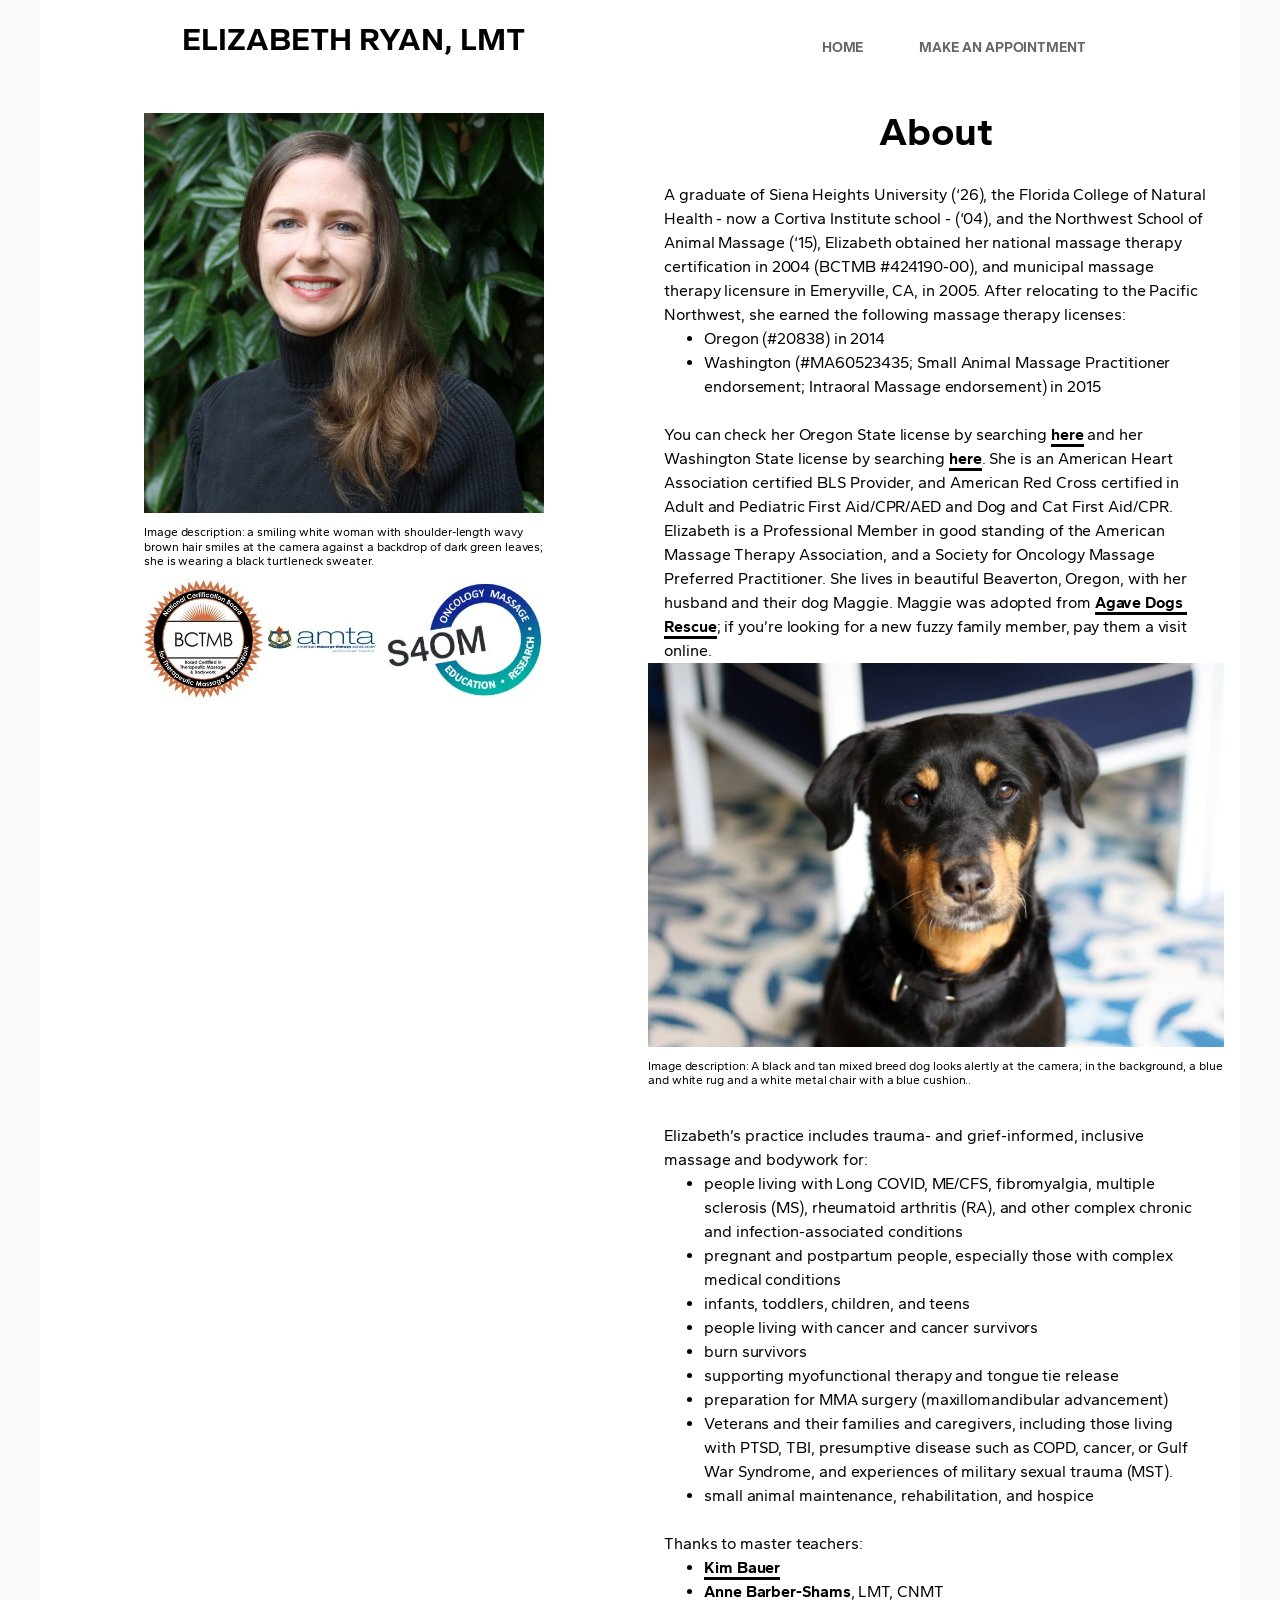
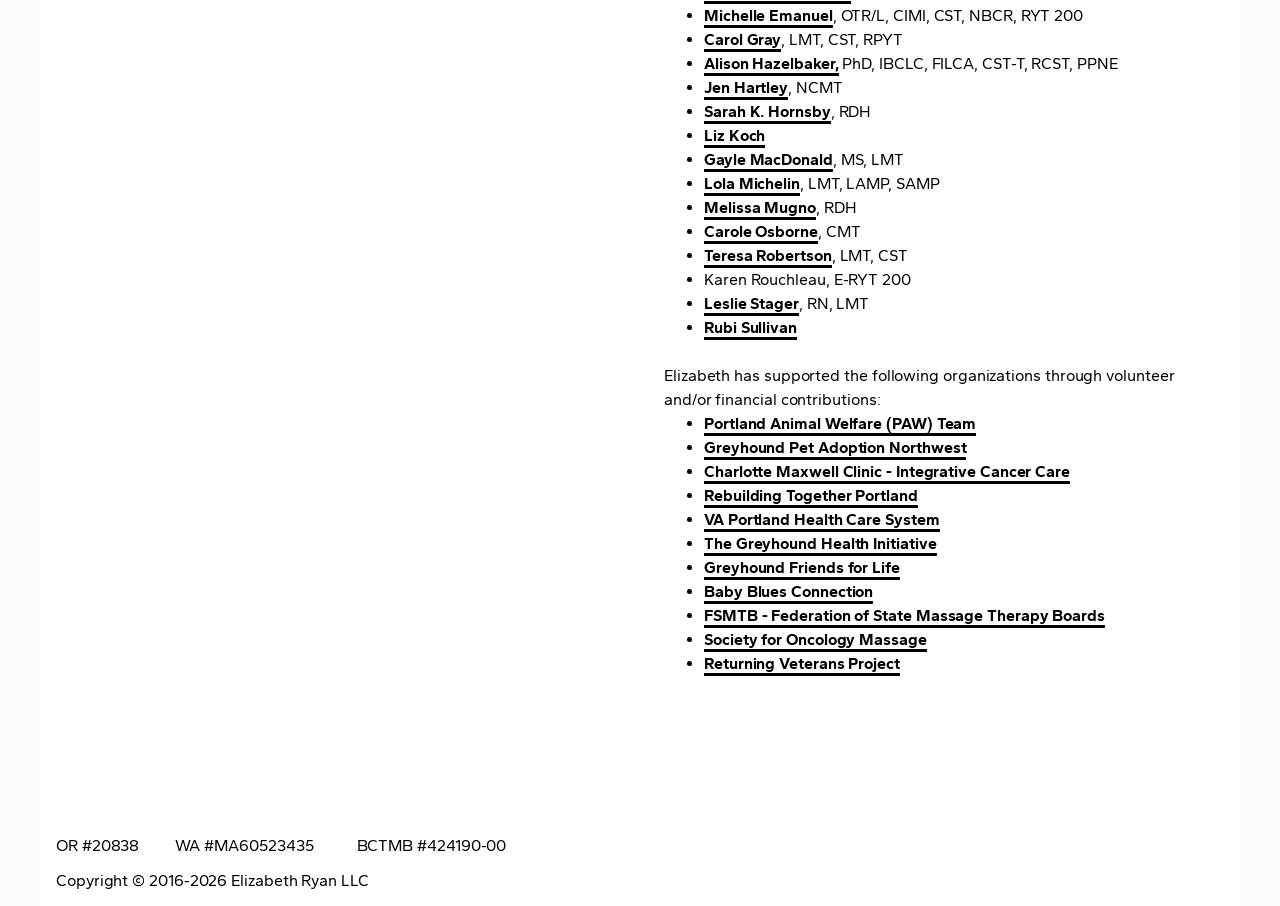
==== about/index.html @ 4d55b63c "Initial Webstudio commit" ====
<!DOCTYPE html><html lang="en" data-ws-project="b08ebeeb-7135-4025-9173-fdcc1106a83e" data-ws-version="2537" data-ws-last-published="2026-09-03T00:05:05.466Z"><head><link rel="stylesheet" type="text/css" href="/assets/static/app_generated_index-6937cd5a.kS5HDr5c.css"><meta charSet="UTF-8"/><meta name="viewport" content="width=device-width,initial-scale=1"/><link rel="preload" href="/assets/Gantari-Bold-Page_pFzqwYFK3k7gLO6N0THOl.ttf" as="font" crossorigin="anonymous"/><link rel="preload" href="/assets/Gantari-Regular_YOefQQ1oArejxJ9oEMsyY.ttf" as="font" crossorigin="anonymous"/><link rel="preload" href="/assets/Gantari-SemiBold_U9s0APJjrKG1-f9Oj9Rp8.ttf" as="font" crossorigin="anonymous"/><link rel="preload" href="/assets/Gantari-ExtraBold_vFoNDre7fSTGKoJieq1Do.ttf" as="font" crossorigin="anonymous"/><meta property="og:url" content="https://url/about"/><meta property="og:title" content="Make an Appointment"/><meta property="og:type" content="website"/><meta property="og:site_name" content="Elizabeth Ryan, LMT"/><meta name="robots" content="noindex, nofollow"/><meta property="twitter:card" content="summary_large_image"/><title>Make an Appointment</title><script type="application/ld+json">{
  "@context": "https://schema.org",
  "@type": "WebSite",
  "name": "Elizabeth Ryan, LMT"
}</script></head><body class="w-element c140e2vu c1htpt0g cnr0lx1 c1bh342g c1d128wz c1xrro3u co49xxb c1jtl133"><div style="display:contents"><div style="display:contents"><div class="w-element c1vyjej4 cjlv0kd cfa5fl7 cfo82vc clzpwwi c174ul4u cadllx6 cas45oq c1no5gp4 c1x9s9hu c1cx5k5f cgrusml co49xxb csdtuf1 crr3phb ciygkgm c1xrro3u cdchpe9 c14rya5h c1lpolp9 c1tjls5k"><h1 class="w-element c9ia849 ceuyh7m cnd087d c1c7m1sn c1qvjqnr cgcurwp c18qsqks c8qbacg"><a class="w-element cgmb64m co3iha" href="/">ELIZABETH RYAN, LMT</a></h1><div class="w-element ciu7k2m co4k2qq c3f02u8 c1vyjej4 c1cx5k5f cvy33qw c1dzua9o cw8skfe chb31ly c1xh88k9 c1oxb95a c1t48gxp ce9j55l c14vsqd9"><a class="w-element cdcuwq4 ceuyh7m c5dpu82 cssdpcj ckbwj29 cl00bpw cgmb64m cr3339l cvo6lbs c1lvg7nb cc0ibst corhubo c1nuwjra c1vt3rlq c1hiltix c1k6llko c18j3ibk ckvm2va c11w73j5 c1u5j1zb c61ja30 c9qxvvm cho3abe cu7zoit c1ydk2g1" href="/"><b class="w-element">HOME</b></a><a class="w-element cdcuwq4 ceuyh7m c5dpu82 cssdpcj ckbwj29 cl00bpw cgmb64m cr3339l cvo6lbs c1lvg7nb cc0ibst corhubo c1nuwjra c1vt3rlq c1hiltix c1k6llko c18j3ibk ckvm2va c11w73j5 c1u5j1zb c61ja30 c9qxvvm cho3abe cu7zoit c1ydk2g1" href="/make-an-appointment"><b class="w-element">MAKE AN APPOINTMENT</b></a></div></div></div></div><div class="w-box c85hk8c cas45oq c1no5gp4 c10e2vss c1b7q2ca c1pt1618 cyhm2kq c1txe20p c1x3hm6i cogqn7g c1cx5k5f ckyzo6 cfa5fl7 cfo82vc c1mnhmui ctxkqic ctedvvo cqx2say c1jz80a3 c1og2cs8 c11bi6xn c197ddhr c1c24xoh c1aduj8x co849tq c19tyro4 c1gkdhvg c1y1l7em cnmla69 c1xrro3u"><div class="w-box c1pz1o1n c1ykb922 c1vyjej4 c1kt1fsu cas45oq c1osh9b5 cjttqh0 c1fu3rjz c17d6kk2 c1cx5k5f c1sfuasr cqx2say c1jz80a3 c1fnx1sz c1y64edw c1tjls5k c1mkvfhk c7eyijz c38bbh5"><img class="w-image cvjrwy9 c1jh62im c9xlvs9" alt="A smiling white woman with shoulder-length wavy brown hair smiles at the camera against a backdrop of dark green leaves; she is wearing a black turtleneck sweater." width="2448" height="2448" sizes="100vw" srcSet="/assets/headshot_2020_square_meXcTMd30oqyL6P0nUH-u.webp 16w, /assets/headshot_2020_square_meXcTMd30oqyL6P0nUH-u.webp 32w, /assets/headshot_2020_square_meXcTMd30oqyL6P0nUH-u.webp 48w, /assets/headshot_2020_square_meXcTMd30oqyL6P0nUH-u.webp 64w, /assets/headshot_2020_square_meXcTMd30oqyL6P0nUH-u.webp 96w, /assets/headshot_2020_square_meXcTMd30oqyL6P0nUH-u.webp 128w, /assets/headshot_2020_square_meXcTMd30oqyL6P0nUH-u.webp 256w, /assets/headshot_2020_square_meXcTMd30oqyL6P0nUH-u.webp 384w, /assets/headshot_2020_square_meXcTMd30oqyL6P0nUH-u.webp 640w, /assets/headshot_2020_square_meXcTMd30oqyL6P0nUH-u.webp 750w, /assets/headshot_2020_square_meXcTMd30oqyL6P0nUH-u.webp 828w, /assets/headshot_2020_square_meXcTMd30oqyL6P0nUH-u.webp 1080w, /assets/headshot_2020_square_meXcTMd30oqyL6P0nUH-u.webp 1200w, /assets/headshot_2020_square_meXcTMd30oqyL6P0nUH-u.webp 1920w, /assets/headshot_2020_square_meXcTMd30oqyL6P0nUH-u.webp 2048w, /assets/headshot_2020_square_meXcTMd30oqyL6P0nUH-u.webp 3840w" src="/assets/headshot_2020_square_meXcTMd30oqyL6P0nUH-u.webp" decoding="async" loading="lazy"/><p class="w-element ceuyh7m cwt46p7 c1yndp49 chrardy c1jlp4ao c1j7bqjq c1u6wume cgcurwp">Image description: a smiling white woman with shoulder-length wavy brown hair smiles at the camera against a backdrop of dark green leaves; she is wearing a black turtleneck sweater.</p><img class="w-image cofhb9a c1vwmsa6 ch22b8q csfjf3t" alt="" width="732" height="216" sizes="100vw" srcSet="/assets/bctmb_amta_v3g4cqEy0UMXhPOQ9Q-yr.jpg 16w, /assets/bctmb_amta_v3g4cqEy0UMXhPOQ9Q-yr.jpg 32w, /assets/bctmb_amta_v3g4cqEy0UMXhPOQ9Q-yr.jpg 48w, /assets/bctmb_amta_v3g4cqEy0UMXhPOQ9Q-yr.jpg 64w, /assets/bctmb_amta_v3g4cqEy0UMXhPOQ9Q-yr.jpg 96w, /assets/bctmb_amta_v3g4cqEy0UMXhPOQ9Q-yr.jpg 128w, /assets/bctmb_amta_v3g4cqEy0UMXhPOQ9Q-yr.jpg 256w, /assets/bctmb_amta_v3g4cqEy0UMXhPOQ9Q-yr.jpg 384w, /assets/bctmb_amta_v3g4cqEy0UMXhPOQ9Q-yr.jpg 640w, /assets/bctmb_amta_v3g4cqEy0UMXhPOQ9Q-yr.jpg 750w, /assets/bctmb_amta_v3g4cqEy0UMXhPOQ9Q-yr.jpg 828w, /assets/bctmb_amta_v3g4cqEy0UMXhPOQ9Q-yr.jpg 1080w, /assets/bctmb_amta_v3g4cqEy0UMXhPOQ9Q-yr.jpg 1200w, /assets/bctmb_amta_v3g4cqEy0UMXhPOQ9Q-yr.jpg 1920w" src="/assets/bctmb_amta_v3g4cqEy0UMXhPOQ9Q-yr.jpg" decoding="async" loading="lazy"/></div><div class="w-box c863ib0 cwcmw8y c10e2vss cbi9v8h c1fhmq56 cef4656 c1ocq3aj c12xke6a chb31ly cqs0d5h cmxvgrt cw3b7bc c117vrdh cjqe4wz c19pljyg c33v7jp c1xrro3u c1qnw43s c1gw9iwf c1btptgv copucx8 cer8tee c1ikvkre"><h1 class="w-element c1xio8vc ceuyh7m c1vajglq coe37m7 cr3339l cw4xbwv c1ea99eu cw9n8zy ct6r0m6 chwisfx chu4c2k c13c5ez5">About</h1><p class="w-element ceuyh7m cqs0d5h c16dfh9c cpbz58a c1fskh4m c13v1604 c51piig c1qvjqnr c1jlp4ao c1j7bqjq">A graduate of Siena Heights University (‘26), the Florida College of Natural Health - now a Cortiva Institute school - (‘04), and the Northwest School of Animal Massage (‘15), Elizabeth obtained her national massage therapy certification in 2004 (BCTMB #424190-00), and municipal massage therapy licensure in Emeryville, CA, in 2005. After relocating to the Pacific Northwest, she earned the following massage therapy licenses:</p><ul class="w-element ceuyh7m cqs0d5h c16dfh9c cpbz58a c1fskh4m c13v1604 c51piig"><li class="w-element">Oregon (#20838) in 2014</li><li class="w-element">Washington (#MA60523435; Small Animal Massage Practitioner endorsement; Intraoral Massage endorsement) in 2015</li></ul><p class="w-element ceuyh7m cqs0d5h c16dfh9c cpbz58a c1fskh4m c13v1604 c51piig c1qvjqnr c1jlp4ao c1j7bqjq"><br/>You can check her Oregon State license by searching <a href="https://public.orlicensing.oregon.gov/OBMTPublic/LPRBrowser.aspx" class="w-element c1hi3dcj ckcaof7 c1s0ygah c14649va ccaq60d c7ci5ll c1753w ctitj9m c4pd45h ca0owrl cnd087d cgmb64m ctz221c cz14b95 c6mvfbr clmgwd8 c2g5o75 c1g9661n chvnwh8 c77t5i3 c1u2q5hc c17o8zem cpr6fig c1y8jnxs c15p0wo9 cpz0quz c1vetu3q c1qbztjg ckrqgtk c1yp1vao">here</a> and her Washington State license by searching <a href="https://fortress.wa.gov/doh/providercredentialsearch/" class="w-element c1hi3dcj ckcaof7 c1s0ygah c14649va ccaq60d c7ci5ll c1753w ctitj9m c4pd45h ca0owrl cnd087d cgmb64m ctz221c cz14b95 c6mvfbr clmgwd8 c2g5o75 c1g9661n chvnwh8 c77t5i3 c1u2q5hc c17o8zem cpr6fig c1y8jnxs c15p0wo9 cpz0quz c1vetu3q c1qbztjg ckrqgtk c1yp1vao">here</a>. She is an American Heart Association certified BLS Provider, and American Red Cross certified in Adult and Pediatric First Aid/CPR/AED and Dog and Cat First Aid/CPR. Elizabeth is a Professional Member in good standing of the American Massage Therapy Association, and a Society for Oncology Massage Preferred Practitioner. She lives in beautiful Beaverton, Oregon, with her husband and their dog Maggie. Maggie was adopted from <a href="https://www.agavedogs.org/" class="w-element c1hi3dcj ckcaof7 c1s0ygah c14649va ccaq60d c7ci5ll c1753w ctitj9m c4pd45h ca0owrl cnd087d cgmb64m ctz221c cz14b95 c6mvfbr clmgwd8 c2g5o75 c1g9661n chvnwh8 c77t5i3 c1u2q5hc c17o8zem cpr6fig c1y8jnxs c15p0wo9 cpz0quz c1vetu3q c1qbztjg ckrqgtk c1yp1vao">Agave Dogs Rescue</a>; if you’re looking for a new fuzzy family member, pay them a visit online.<br/></p><img class="w-image" alt="A black and tan mixed breed dog looks alertly at the camera; in the background, a blue and white rug and a white metal chair with a blue cushion." width="2500" height="1667" sizes="100vw" srcSet="/assets/maggie_HOes5oP6ALCTJRCfPWRsf.webp 16w, /assets/maggie_HOes5oP6ALCTJRCfPWRsf.webp 32w, /assets/maggie_HOes5oP6ALCTJRCfPWRsf.webp 48w, /assets/maggie_HOes5oP6ALCTJRCfPWRsf.webp 64w, /assets/maggie_HOes5oP6ALCTJRCfPWRsf.webp 96w, /assets/maggie_HOes5oP6ALCTJRCfPWRsf.webp 128w, /assets/maggie_HOes5oP6ALCTJRCfPWRsf.webp 256w, /assets/maggie_HOes5oP6ALCTJRCfPWRsf.webp 384w, /assets/maggie_HOes5oP6ALCTJRCfPWRsf.webp 640w, /assets/maggie_HOes5oP6ALCTJRCfPWRsf.webp 750w, /assets/maggie_HOes5oP6ALCTJRCfPWRsf.webp 828w, /assets/maggie_HOes5oP6ALCTJRCfPWRsf.webp 1080w, /assets/maggie_HOes5oP6ALCTJRCfPWRsf.webp 1200w, /assets/maggie_HOes5oP6ALCTJRCfPWRsf.webp 1920w, /assets/maggie_HOes5oP6ALCTJRCfPWRsf.webp 2048w, /assets/maggie_HOes5oP6ALCTJRCfPWRsf.webp 3840w" src="/assets/maggie_HOes5oP6ALCTJRCfPWRsf.webp" decoding="async" loading="lazy"/><p class="w-element ceuyh7m cwt46p7 c1yndp49 chrardy">Image description: A black and tan mixed breed dog looks alertly at the camera; in the background, a blue and white rug and a white metal chair with a blue cushion..</p><p class="w-element ceuyh7m cqs0d5h c16dfh9c cpbz58a c1fskh4m c13v1604 c51piig c1qvjqnr c1jlp4ao c1j7bqjq"><br/>Elizabeth’s practice includes trauma- and grief-informed, inclusive massage and bodywork for:</p><ul class="w-element ceuyh7m cqs0d5h c16dfh9c cpbz58a c1fskh4m c13v1604 c51piig"><li class="w-element">people living with Long COVID, ME/CFS, fibromyalgia, multiple sclerosis (MS), rheumatoid arthritis (RA), and other complex chronic and infection-associated conditions</li><li class="w-element">pregnant and postpartum people, especially those with complex medical conditions</li><li class="w-element">infants, toddlers, children, and teens</li><li class="w-element">people living with cancer and cancer survivors</li><li class="w-element">burn survivors</li><li class="w-element">supporting myofunctional therapy and tongue tie release</li><li class="w-element">preparation for MMA surgery (maxillomandibular advancement)</li><li class="w-element">Veterans and their families and caregivers, including those living with PTSD, TBI, presumptive disease such as COPD, cancer, or Gulf War Syndrome, and experiences of military sexual trauma (MST).</li><li class="w-element">small animal maintenance, rehabilitation, and hospice</li></ul><p class="w-element ceuyh7m cqs0d5h c16dfh9c cpbz58a c1fskh4m c13v1604 c51piig c1qvjqnr c1jlp4ao c1j7bqjq"><br/>Thanks to master teachers:</p><ul class="w-element ceuyh7m cqs0d5h c16dfh9c cpbz58a c1fskh4m c13v1604 c51piig"><li class="w-element"><a href="http://www.animaleasetherapies.com/" class="w-element c1hi3dcj ckcaof7 c1s0ygah c14649va ccaq60d c7ci5ll c1753w ctitj9m c4pd45h ca0owrl cnd087d cgmb64m ctz221c cz14b95 c6mvfbr clmgwd8 c2g5o75 c1g9661n chvnwh8 c77t5i3 c1u2q5hc c17o8zem cpr6fig c1y8jnxs c15p0wo9 cpz0quz c1vetu3q c1qbztjg ckrqgtk c1yp1vao">Kim Bauer</a></li><li class="w-element"><a href="https://corbetthill.com/services/massage-therapy/anne-barber-shams-lmt-cnmt/" class="w-element c1hi3dcj ckcaof7 c1s0ygah c14649va ccaq60d c7ci5ll c1753w ctitj9m c4pd45h ca0owrl cnd087d cgmb64m ctz221c cz14b95 c6mvfbr clmgwd8 c2g5o75 c1g9661n chvnwh8 c77t5i3 c1u2q5hc c17o8zem cpr6fig c1y8jnxs c15p0wo9 cpz0quz c1vetu3q c1qbztjg ckrqgtk c1yp1vao">Anne Barber-Shams</a>, LMT, CNMT</li><li class="w-element"><a href="http://www.tummytimemethod.com/" class="w-element c1hi3dcj ckcaof7 c1s0ygah c14649va ccaq60d c7ci5ll c1753w ctitj9m c4pd45h ca0owrl cnd087d cgmb64m ctz221c cz14b95 c6mvfbr clmgwd8 c2g5o75 c1g9661n chvnwh8 c77t5i3 c1u2q5hc c17o8zem cpr6fig c1y8jnxs c15p0wo9 cpz0quz c1vetu3q c1qbztjg ckrqgtk c1yp1vao">Michelle Emanuel</a>, OTR/L, CIMI, CST, NBCR, RYT 200</li><li class="w-element"><a href="http://www.carolgraycenterforcststudies.com/" class="w-element c1hi3dcj ckcaof7 c1s0ygah c14649va ccaq60d c7ci5ll c1753w ctitj9m c4pd45h ca0owrl cnd087d cgmb64m ctz221c cz14b95 c6mvfbr clmgwd8 c2g5o75 c1g9661n chvnwh8 c77t5i3 c1u2q5hc c17o8zem cpr6fig c1y8jnxs c15p0wo9 cpz0quz c1vetu3q c1qbztjg ckrqgtk c1yp1vao">Carol Gray</a>, LMT, CST, RPYT</li><li class="w-element">﻿<a href="https://www.alisonhazelbaker.com/" class="w-element c1hi3dcj ckcaof7 c1s0ygah c14649va ccaq60d c7ci5ll c1753w ctitj9m c4pd45h ca0owrl cnd087d cgmb64m ctz221c cz14b95 c6mvfbr clmgwd8 c2g5o75 c1g9661n chvnwh8 c77t5i3 c1u2q5hc c17o8zem cpr6fig c1y8jnxs c15p0wo9 cpz0quz c1vetu3q c1qbztjg ckrqgtk c1yp1vao">Alison Hazelbaker,</a> PhD, IBCLC, FILCA, CST-T, RCST, PPNE</li><li class="w-element"><a href="https://www.linkedin.com/in/jen-hartley-ncmt-instructor-305b9338" class="w-element c1hi3dcj ckcaof7 c1s0ygah c14649va ccaq60d c7ci5ll c1753w ctitj9m c4pd45h ca0owrl cnd087d cgmb64m ctz221c cz14b95 c6mvfbr clmgwd8 c2g5o75 c1g9661n chvnwh8 c77t5i3 c1u2q5hc c17o8zem cpr6fig c1y8jnxs c15p0wo9 cpz0quz c1vetu3q c1qbztjg ckrqgtk c1yp1vao">Jen Hartley</a>, NCMT</li><li class="w-element"><a href="https://www.sarahkhornsby.com/" class="w-element c1hi3dcj ckcaof7 c1s0ygah c14649va ccaq60d c7ci5ll c1753w ctitj9m c4pd45h ca0owrl cnd087d cgmb64m ctz221c cz14b95 c6mvfbr clmgwd8 c2g5o75 c1g9661n chvnwh8 c77t5i3 c1u2q5hc c17o8zem cpr6fig c1y8jnxs c15p0wo9 cpz0quz c1vetu3q c1qbztjg ckrqgtk c1yp1vao">Sarah K. Hornsby</a>, RDH</li><li class="w-element"><a href="http://coreawareness.com/about/" class="w-element c1hi3dcj ckcaof7 c1s0ygah c14649va ccaq60d c7ci5ll c1753w ctitj9m c4pd45h ca0owrl cnd087d cgmb64m ctz221c cz14b95 c6mvfbr clmgwd8 c2g5o75 c1g9661n chvnwh8 c77t5i3 c1u2q5hc c17o8zem cpr6fig c1y8jnxs c15p0wo9 cpz0quz c1vetu3q c1qbztjg ckrqgtk c1yp1vao">Liz Koch</a></li><li class="w-element"><a href="http://www.medicinehands.com/Instructors.html" class="w-element c1hi3dcj ckcaof7 c1s0ygah c14649va ccaq60d c7ci5ll c1753w ctitj9m c4pd45h ca0owrl cnd087d cgmb64m ctz221c cz14b95 c6mvfbr clmgwd8 c2g5o75 c1g9661n chvnwh8 c77t5i3 c1u2q5hc c17o8zem cpr6fig c1y8jnxs c15p0wo9 cpz0quz c1vetu3q c1qbztjg ckrqgtk c1yp1vao">Gayle MacDonald</a>, MS, LMT</li><li class="w-element"><a href="https://www.nwsam.com/about/faculty/lola-michelin-lmp-lamp-samp/" class="w-element c1hi3dcj ckcaof7 c1s0ygah c14649va ccaq60d c7ci5ll c1753w ctitj9m c4pd45h ca0owrl cnd087d cgmb64m ctz221c cz14b95 c6mvfbr clmgwd8 c2g5o75 c1g9661n chvnwh8 c77t5i3 c1u2q5hc c17o8zem cpr6fig c1y8jnxs c15p0wo9 cpz0quz c1vetu3q c1qbztjg ckrqgtk c1yp1vao">Lola Michelin</a>, LMT, LAMP, SAMP</li><li class="w-element"><a href="https://www.melissamugno.com/" class="w-element c1hi3dcj ckcaof7 c1s0ygah c14649va ccaq60d c7ci5ll c1753w ctitj9m c4pd45h ca0owrl cnd087d cgmb64m ctz221c cz14b95 c6mvfbr clmgwd8 c2g5o75 c1g9661n chvnwh8 c77t5i3 c1u2q5hc c17o8zem cpr6fig c1y8jnxs c15p0wo9 cpz0quz c1vetu3q c1qbztjg ckrqgtk c1yp1vao">Melissa Mugno</a>, RDH</li><li class="w-element"><a href="https://bodytherapyeducation.com/" class="w-element c1hi3dcj ckcaof7 c1s0ygah c14649va ccaq60d c7ci5ll c1753w ctitj9m c4pd45h ca0owrl cnd087d cgmb64m ctz221c cz14b95 c6mvfbr clmgwd8 c2g5o75 c1g9661n chvnwh8 c77t5i3 c1u2q5hc c17o8zem cpr6fig c1y8jnxs c15p0wo9 cpz0quz c1vetu3q c1qbztjg ckrqgtk c1yp1vao">Carole Osborne</a>, CMT</li><li class="w-element"><a href="http://www.ahealingapproach.com/" class="w-element c1hi3dcj ckcaof7 c1s0ygah c14649va ccaq60d c7ci5ll c1753w ctitj9m c4pd45h ca0owrl cnd087d cgmb64m ctz221c cz14b95 c6mvfbr clmgwd8 c2g5o75 c1g9661n chvnwh8 c77t5i3 c1u2q5hc c17o8zem cpr6fig c1y8jnxs c15p0wo9 cpz0quz c1vetu3q c1qbztjg ckrqgtk c1yp1vao">Teresa Robertson</a>, LMT, CST</li><li class="w-element">Karen Rouchleau, E-RYT 200</li><li class="w-element"><a href="https://touchforbirth.com/about-leslie/" class="w-element c1hi3dcj ckcaof7 c1s0ygah c14649va ccaq60d c7ci5ll c1753w ctitj9m c4pd45h ca0owrl cnd087d cgmb64m ctz221c cz14b95 c6mvfbr clmgwd8 c2g5o75 c1g9661n chvnwh8 c77t5i3 c1u2q5hc c17o8zem cpr6fig c1y8jnxs c15p0wo9 cpz0quz c1vetu3q c1qbztjg ckrqgtk c1yp1vao">Leslie Stager</a>, RN, LMT</li><li class="w-element"><a href="https://www.healnw.com/" class="w-element c1hi3dcj ckcaof7 c1s0ygah c14649va ccaq60d c7ci5ll c1753w ctitj9m c4pd45h ca0owrl cnd087d cgmb64m ctz221c cz14b95 c6mvfbr clmgwd8 c2g5o75 c1g9661n chvnwh8 c77t5i3 c1u2q5hc c17o8zem cpr6fig c1y8jnxs c15p0wo9 cpz0quz c1vetu3q c1qbztjg ckrqgtk c1yp1vao">Rubi Sullivan</a></li></ul><p class="w-element ceuyh7m cqs0d5h c16dfh9c cpbz58a c1fskh4m c13v1604 c51piig c1qvjqnr c1jlp4ao c1j7bqjq"><br/>Elizabeth has supported the following organizations through volunteer and/or financial contributions:</p><ul class="w-element ceuyh7m cqs0d5h c16dfh9c cpbz58a c1fskh4m c13v1604 c51piig"><li class="w-element"><a href="https://www.pawteam.org/" class="w-element c1hi3dcj ckcaof7 c1s0ygah c14649va ccaq60d c7ci5ll c1753w ctitj9m c4pd45h ca0owrl cnd087d cgmb64m ctz221c cz14b95 c6mvfbr clmgwd8 c2g5o75 c1g9661n chvnwh8 c77t5i3 c1u2q5hc c17o8zem cpr6fig c1y8jnxs c15p0wo9 cpz0quz c1vetu3q c1qbztjg ckrqgtk c1yp1vao">Portland Animal Welfare (PAW) Team</a></li><li class="w-element"><a href="https://gpa-nw.org/" class="w-element c1hi3dcj ckcaof7 c1s0ygah c14649va ccaq60d c7ci5ll c1753w ctitj9m c4pd45h ca0owrl cnd087d cgmb64m ctz221c cz14b95 c6mvfbr clmgwd8 c2g5o75 c1g9661n chvnwh8 c77t5i3 c1u2q5hc c17o8zem cpr6fig c1y8jnxs c15p0wo9 cpz0quz c1vetu3q c1qbztjg ckrqgtk c1yp1vao">Greyhound Pet Adoption Northwest</a></li><li class="w-element"><a href="https://www.charlottemaxwell.org/" class="w-element c1hi3dcj ckcaof7 c1s0ygah c14649va ccaq60d c7ci5ll c1753w ctitj9m c4pd45h ca0owrl cnd087d cgmb64m ctz221c cz14b95 c6mvfbr clmgwd8 c2g5o75 c1g9661n chvnwh8 c77t5i3 c1u2q5hc c17o8zem cpr6fig c1y8jnxs c15p0wo9 cpz0quz c1vetu3q c1qbztjg ckrqgtk c1yp1vao">Charlotte Maxwell Clinic - Integrative Cancer Care</a></li><li class="w-element"><a href="https://www.facebook.com/pg/RebuildingTogetherPortland/photos/?ref=page_internal" class="w-element c1hi3dcj ckcaof7 c1s0ygah c14649va ccaq60d c7ci5ll c1753w ctitj9m c4pd45h ca0owrl cnd087d cgmb64m ctz221c cz14b95 c6mvfbr clmgwd8 c2g5o75 c1g9661n chvnwh8 c77t5i3 c1u2q5hc c17o8zem cpr6fig c1y8jnxs c15p0wo9 cpz0quz c1vetu3q c1qbztjg ckrqgtk c1yp1vao">Rebuilding Together Portland</a></li><li class="w-element"><a href="https://www.portland.va.gov/" class="w-element c1hi3dcj ckcaof7 c1s0ygah c14649va ccaq60d c7ci5ll c1753w ctitj9m c4pd45h ca0owrl cnd087d cgmb64m ctz221c cz14b95 c6mvfbr clmgwd8 c2g5o75 c1g9661n chvnwh8 c77t5i3 c1u2q5hc c17o8zem cpr6fig c1y8jnxs c15p0wo9 cpz0quz c1vetu3q c1qbztjg ckrqgtk c1yp1vao">VA Portland Health Care System</a></li><li class="w-element"><a href="https://www.greyhoundhealthinitiative.org/" class="w-element c1hi3dcj ckcaof7 c1s0ygah c14649va ccaq60d c7ci5ll c1753w ctitj9m c4pd45h ca0owrl cnd087d cgmb64m ctz221c cz14b95 c6mvfbr clmgwd8 c2g5o75 c1g9661n chvnwh8 c77t5i3 c1u2q5hc c17o8zem cpr6fig c1y8jnxs c15p0wo9 cpz0quz c1vetu3q c1qbztjg ckrqgtk c1yp1vao">The Greyhound Health Initiative</a></li><li class="w-element"><a href="https://www.greyhoundfriendsforlife.org/" class="w-element c1hi3dcj ckcaof7 c1s0ygah c14649va ccaq60d c7ci5ll c1753w ctitj9m c4pd45h ca0owrl cnd087d cgmb64m ctz221c cz14b95 c6mvfbr clmgwd8 c2g5o75 c1g9661n chvnwh8 c77t5i3 c1u2q5hc c17o8zem cpr6fig c1y8jnxs c15p0wo9 cpz0quz c1vetu3q c1qbztjg ckrqgtk c1yp1vao">Greyhound Friends for Life</a></li><li class="w-element"><a href="https://www.babybluesconnection.org/" class="w-element c1hi3dcj ckcaof7 c1s0ygah c14649va ccaq60d c7ci5ll c1753w ctitj9m c4pd45h ca0owrl cnd087d cgmb64m ctz221c cz14b95 c6mvfbr clmgwd8 c2g5o75 c1g9661n chvnwh8 c77t5i3 c1u2q5hc c17o8zem cpr6fig c1y8jnxs c15p0wo9 cpz0quz c1vetu3q c1qbztjg ckrqgtk c1yp1vao">Baby Blues Connection</a></li><li class="w-element"><a href="https://www.fsmtb.org/" class="w-element c1hi3dcj ckcaof7 c1s0ygah c14649va ccaq60d c7ci5ll c1753w ctitj9m c4pd45h ca0owrl cnd087d cgmb64m ctz221c cz14b95 c6mvfbr clmgwd8 c2g5o75 c1g9661n chvnwh8 c77t5i3 c1u2q5hc c17o8zem cpr6fig c1y8jnxs c15p0wo9 cpz0quz c1vetu3q c1qbztjg ckrqgtk c1yp1vao">FSMTB - Federation of State Massage Therapy Boards</a></li><li class="w-element"><a href="https://www.s4om.org/" class="w-element c1hi3dcj ckcaof7 c1s0ygah c14649va ccaq60d c7ci5ll c1753w ctitj9m c4pd45h ca0owrl cnd087d cgmb64m ctz221c cz14b95 c6mvfbr clmgwd8 c2g5o75 c1g9661n chvnwh8 c77t5i3 c1u2q5hc c17o8zem cpr6fig c1y8jnxs c15p0wo9 cpz0quz c1vetu3q c1qbztjg ckrqgtk c1yp1vao">Society for Oncology Massage</a></li><li class="w-element"><a href="https://returningveterans.org/" class="w-element c1hi3dcj ckcaof7 c1s0ygah c14649va ccaq60d c7ci5ll c1753w ctitj9m c4pd45h ca0owrl cnd087d cgmb64m ctz221c cz14b95 c6mvfbr clmgwd8 c2g5o75 c1g9661n chvnwh8 c77t5i3 c1u2q5hc c17o8zem cpr6fig c1y8jnxs c15p0wo9 cpz0quz c1vetu3q c1qbztjg ckrqgtk c1yp1vao">Returning Veterans Project</a></li></ul></div></div><div style="display:contents"><div style="display:contents"><div class="w-element cumeie3 c14a8fha c35kipd chexk3e cbkoxks cyl3u0r c1w35yw5 c96i3cj c1ll0v2f"><p class="w-element ceuyh7m">OR #20838         WA #MA60523435           BCTMB #424190-00</p><p class="w-element ceuyh7m">Copyright © 2016-2026 Elizabeth Ryan LLC</p></div></div></div><script id="vike_pageContext" type="application/json">{"_urlRewrite":null,"pageId":"/pages/about","routeParams":{},"data":{"url":"https://url/about","system":{"params":{},"search":{},"origin":"https://url","pathname":"/about"},"resources":{},"pageMeta":{"title":"Make an Appointment","description":"","excludePageFromSearch":true,"language":"","socialImageAssetName":"!undefined","socialImageUrl":"","status":"!undefined","redirect":"","content":"","custom":[]}}}</script><script id="vike_globalContext" type="application/json">{}</script><script src="/assets/entries/entry-server-routing.Drf7ND1-.js" type="module" async></script><link rel="modulepreload" href="/assets/entries/pages_about.DVOB3FNG.js" as="script" type="text/javascript"><link rel="modulepreload" href="/assets/chunks/chunk-D6r3HFbW.js" as="script" type="text/javascript"><link rel="modulepreload" href="/assets/chunks/chunk-BUGX2Uqc.js" as="script" type="text/javascript"></body></html>
---- assets/static/app_generated_index-6937cd5a.kS5HDr5c.css ----
@font-face{font-family:Gantari;font-style:normal;font-weight:700;font-display:swap;src:url(/assets/Gantari-Bold-Page_pFzqwYFK3k7gLO6N0THOl.ttf) format("truetype")}@font-face{font-family:Gantari;font-style:normal;font-weight:400;font-display:swap;src:url(/assets/Gantari-Regular_YOefQQ1oArejxJ9oEMsyY.ttf) format("truetype")}@font-face{font-family:Gantari;font-style:normal;font-weight:600;font-display:swap;src:url(/assets/Gantari-SemiBold_U9s0APJjrKG1-f9Oj9Rp8.ttf) format("truetype")}@font-face{font-family:Gantari;font-style:normal;font-weight:800;font-display:swap;src:url(/assets/Gantari-ExtraBold_vFoNDre7fSTGKoJieq1Do.ttf) format("truetype")}@layer presets{:root{display:grid;min-height:100%;grid-template-rows:auto;grid-template-columns:1fr;font-family:Arial,Roboto,sans-serif;font-size:16px;line-height:1.2;white-space:pre-wrap;white-space-collapse:preserve}a.w-element{box-sizing:border-box}b.w-element{font-weight:700;box-sizing:border-box}body.w-element{box-sizing:border-box;-webkit-font-smoothing:antialiased;-moz-osx-font-smoothing:grayscale;margin:0}div.w-element,h1.w-element,i.w-element,li.w-element,p.w-element,span.w-element,ul.w-element,p.w-paragraph{box-sizing:border-box}img.w-image{box-sizing:border-box;max-width:100%;display:block;height:auto}div.w-box{box-sizing:border-box}}@media all{:root{font-family:Gantari,sans-serif;letter-spacing:-.005em;font-size:16px;background-color:#fafafa}.cumeie3{padding-left:1em}.c14a8fha{background-color:#fff0}.c35kipd{background-image:none}.chexk3e{transition-property:all,all}.cbkoxks{transition-duration:.2s,.2s}.cyl3u0r{transition-timing-function:ease,ease}.c1w35yw5{transition-delay:0ms,0ms}.c96i3cj{transition-behavior:normal,normal}.c1vyjej4{display:flex}.cjlv0kd{grid-template-columns:1fr 1fr 1fr}.cfa5fl7{grid-template-rows:1fr}.cfo82vc{grid-auto-columns:1fr}.clzpwwi{column-gap:0em}.c174ul4u{row-gap:0em}.cadllx6{flex-direction:row}.cas45oq{align-items:start}.c1no5gp4{justify-content:space-around}.c1x9s9hu{margin-top:0rem}.c1cx5k5f{flex-wrap:nowrap}.cgrusml{top:0}.co49xxb{background-color:#fff}.csdtuf1{position:sticky}.crr3phb{z-index:5}.c9ia849{align-self:auto}.ceuyh7m{font-family:Gantari,sans-serif}.cnd087d{-webkit-backdrop-filter:blur(0px);backdrop-filter:blur(0px)}.cdcuwq4{display:inline-block}.c5dpu82{border-top-left-radius:4px}.cssdpcj{border-top-right-radius:4px}.ckbwj29{border-bottom-left-radius:4px}.cl00bpw{border-bottom-right-radius:4px}.cgmb64m{text-decoration-line:none}.cr3339l{text-align:center}.cvo6lbs{font-size:14px}.c1lvg7nb{border-top-color:#00000096}.cc0ibst{border-right-color:#00000096}.corhubo{border-bottom-color:#00000096}.c1nuwjra{border-left-color:#00000096}.c1vt3rlq{color:#0009}.c1hiltix{padding:12px}.c1k6llko:active{border-top-color:#000}.c18j3ibk:active{border-right-color:#000}.ckvm2va:active{border-bottom-color:#000}.c11w73j5:active{border-left-color:#000}.c1u5j1zb:active{color:#000}.c61ja30:hover{border-top-color:navy}.c9qxvvm:hover{border-right-color:navy}.cho3abe:hover{border-bottom-color:navy}.cu7zoit:hover{border-left-color:navy}.c1ydk2g1:hover{color:#000}.ciu7k2m{margin-top:1rem}.co4k2qq{padding-right:0rem}.c3f02u8{align-self:center}.cvy33qw{column-gap:2rem}.c1dzua9o{row-gap:2rem}.cw8skfe{align-items:center}.chb31ly{justify-content:center}.c85hk8c{display:grid}.c1gw87rs{grid-template-columns:repeat(auto-fit,minmax(250px,1fr))}.cr1cu9n{grid-template-rows:auto}.cj3wlcy{grid-auto-columns:minmax(0,1fr)}.c1m1ni9z{column-gap:1em}.c1nhu45t{row-gap:1em}.c1kt1fsu{flex-direction:column}.c1x3hm6i{width:auto}.c1qozqpl{max-width:1000px}.c7b9hsf{padding-bottom:4rem}.c2i2e14{width:20em}.c9s6pfw{height:20em}.cssl045{object-fit:cover}.c1enkfna{overflow-x:visible}.c1tif9p3{overflow-y:visible}.coigkn1{padding:2em}.cqs0d5h{text-align:start}.c16dfh9c{line-height:1.5em}.cpbz58a{margin-left:1em}.c1fskh4m{margin-right:1em}.c13v1604{margin-top:0}.c51piig{margin-bottom:0}.c1jtl133{justify-self:center}.c1pqc3bt{margin:0rem}.c1b03ph6:hover{opacity:50%}.c1hi3dcj{transition-property:all}.ckcaof7{transition-duration:.2s}.c1s0ygah{transition-timing-function:ease}.c14649va{transition-delay:0ms}.ccaq60d{transition-behavior:normal}.cd23fro{font-weight:400}.c85z5pv{border-top-style:none}.c1arny9w{border-right-style:none}.c1eztivz{border-left-style:none}.cj36w3z{border-bottom-style:none}.c325zj9{outline-style:none}.cjttqh0{width:100%}.c1xg4apz{height:100%}.c7ci5ll{filter:blur(0px)}.c1200hnt{box-shadow:0 2px 5px #0003}.cr8k6fv{text-shadow:0px 2px 5px rgb(0 0 0 / .2)}.c1xu4t6l{font-style:normal}.chgra7d{text-transform:none}.co3iha{color:#000}.c1pbtdx6{font-size:1em}.cnymj4y{font-weight:600}.c1753w{box-shadow:0 0 #0003}.ctitj9m{background-color:#00b30000}.c4pd45h{color:#000}.ca0owrl{text-shadow:none}.ctz221c{font-weight:700}.cz14b95{border-top:0px solid rgb(0 0 0 / 1)}.c6mvfbr{border-right:0px solid rgb(0 0 0 / 1)}.clmgwd8{border-bottom:medium solid rgb(0 0 0 / 1)}.c2g5o75{border-left:0px solid rgb(0 0 0 / 1)}.c1g9661n:hover{border-top-color:#666}.chvnwh8:hover{border-right-color:#666}.c77t5i3:hover{border-bottom-color:#666}.c1u2q5hc:hover{border-left-color:#666}.c17o8zem:hover{color:#666}.c10e2vss{align-content:start}.c1b7q2ca{column-gap:16px}.c1pt1618{max-width:90rem}.cyhm2kq{margin-right:1rem}.c1txe20p{margin-left:1rem}.cogqn7g{padding-bottom:5rem}.ckyzo6{grid-template-columns:1fr 1fr}.c1mnhmui{row-gap:16px}.ctxkqic{justify-items:center}.c1pz1o1n{position:static}.c1ykb922{top:10rem}.c1osh9b5{justify-content:start}.c1fu3rjz{max-width:25rem}.c17d6kk2{margin-top:2rem}.cwt46p7{font-size:12px}.c863ib0{display:block}.cwcmw8y{flex-wrap:wrap}.cbi9v8h{column-gap:1.5em}.c1fhmq56{row-gap:1.5em}.cef4656{margin-bottom:4rem}.c1ocq3aj{width:36rem}.c12xke6a{align-items:stretch}.c1xio8vc{font-size:2.5em}.c1vajglq{margin-left:0}.coe37m7{margin-right:0}.c19evi5n{font-size:1.5em}.c1owc4t1{margin-top:.75em}.c1ef5hqu{margin-bottom:.25em}.cofhb9a{grid-column-start:span 1}.c1vwmsa6{grid-column-end:span 1}.ch22b8q{grid-row-start:span 1}.csfjf3t{grid-row-end:span 1}}@media all and (max-width: 991px){.ce9j55l{column-gap:0rem}.c14vsqd9{row-gap:0rem}.c1g94751{align-self:center}.c1mdygfd{justify-self:center}.cpr6fig:hover{border-top-color:#000}.c1y8jnxs:hover{border-right-color:#000}.c15p0wo9:hover{border-bottom-color:#000}.cpz0quz:hover{border-left-color:#000}.ctedvvo{flex-direction:column}.cqx2say{align-items:center}.c1jz80a3{justify-content:start}.c1og2cs8{flex-wrap:nowrap}.c11bi6xn{row-gap:4rem}.c197ddhr{padding-top:0rem}.c1c24xoh{width:auto}.c1aduj8x{display:block}.c1sfuasr{position:static}.c1fnx1sz{max-width:36rem}.c1y64edw{margin-top:0rem}.cmxvgrt{margin-bottom:0rem}.chwisfx{text-align:center}.chu4c2k{margin-top:0}.c13c5ez5{margin-bottom:0}}@media all and (max-width: 767px){.c1lpolp9{flex-direction:column}.c1tjls5k{align-items:center}.c18qsqks{margin-top:12px}.c8qbacg{margin-bottom:0}.c1t48gxp{margin-top:0rem}.c1snqzc{justify-content:center}.c199p04y{flex-wrap:nowrap}.c5drlse{width:20em}.cw6ll8e{height:20em}.c7lfm5x{margin:0rem}.co849tq{padding-top:0rem}.c19tyro4{row-gap:3rem}.c1gkdhvg{width:auto}.c1mkvfhk{justify-content:start}.c7eyijz{max-width:none}.c38bbh5{row-gap:12px}.c1yndp49{margin-top:0}.chrardy{margin-bottom:0}.cw3b7bc{width:100%}.c117vrdh{column-gap:1.75vw}.cjqe4wz{row-gap:1.75vw}.c19pljyg{padding-right:1.75vw}.c33v7jp{padding-left:1.75vw}.cw9n8zy{text-align:center}.ct6r0m6{padding-top:.25em}}@media all and (max-width: 479px){:root{font-family:Gantari,sans-serif;width:auto;background-image:none}.c1ll0v2f{background-color:#fff}.ciygkgm{flex-wrap:nowrap}.c1xrro3u{width:auto}.cdchpe9{flex-direction:column}.c14rya5h{align-items:center}.c1c7m1sn{font-size:1.5em}.c1qvjqnr{text-align:start}.cgcurwp{margin-bottom:0}.c1xh88k9{column-gap:2rem}.c1oxb95a{row-gap:2rem}.cgy920u{align-items:stretch}.c12d8wwv{justify-content:center}.c15i5dg8{align-self:center}.c1ugyhr8{justify-self:center}.c19kh09k{width:15em}.c1twntes{height:15em}.c1vetu3q:hover{border-top-color:#666}.c1qbztjg:hover{border-right-color:#666}.ckrqgtk:hover{border-bottom-color:#666}.c1yp1vao:hover{border-left-color:#666}.c140e2vu{grid-column-start:span 1}.c1htpt0g{grid-column-end:span 1}.cnr0lx1{grid-row-start:span 1}.c1bh342g{grid-row-end:span 1}.c1d128wz{font-family:Gantari,sans-serif}.c1y1l7em{row-gap:2.5rem}.cnmla69{max-width:90rem}.cvjrwy9{max-width:100%}.c1jh62im{overflow-x:visible}.c9xlvs9{overflow-y:visible}.c1jlp4ao{flex-grow:0}.c1j7bqjq{flex-shrink:1}.c1u6wume{margin-top:0}.c1qnw43s{border-top-width:0px}.c1gw9iwf{border-right-width:0px}.c1btptgv{border-left-width:0px}.copucx8{border-bottom-width:0px}.cer8tee{padding-left:0vw}.c1ikvkre{padding-right:0vw}.cw4xbwv{text-align:center}.c1ea99eu{margin:0}}
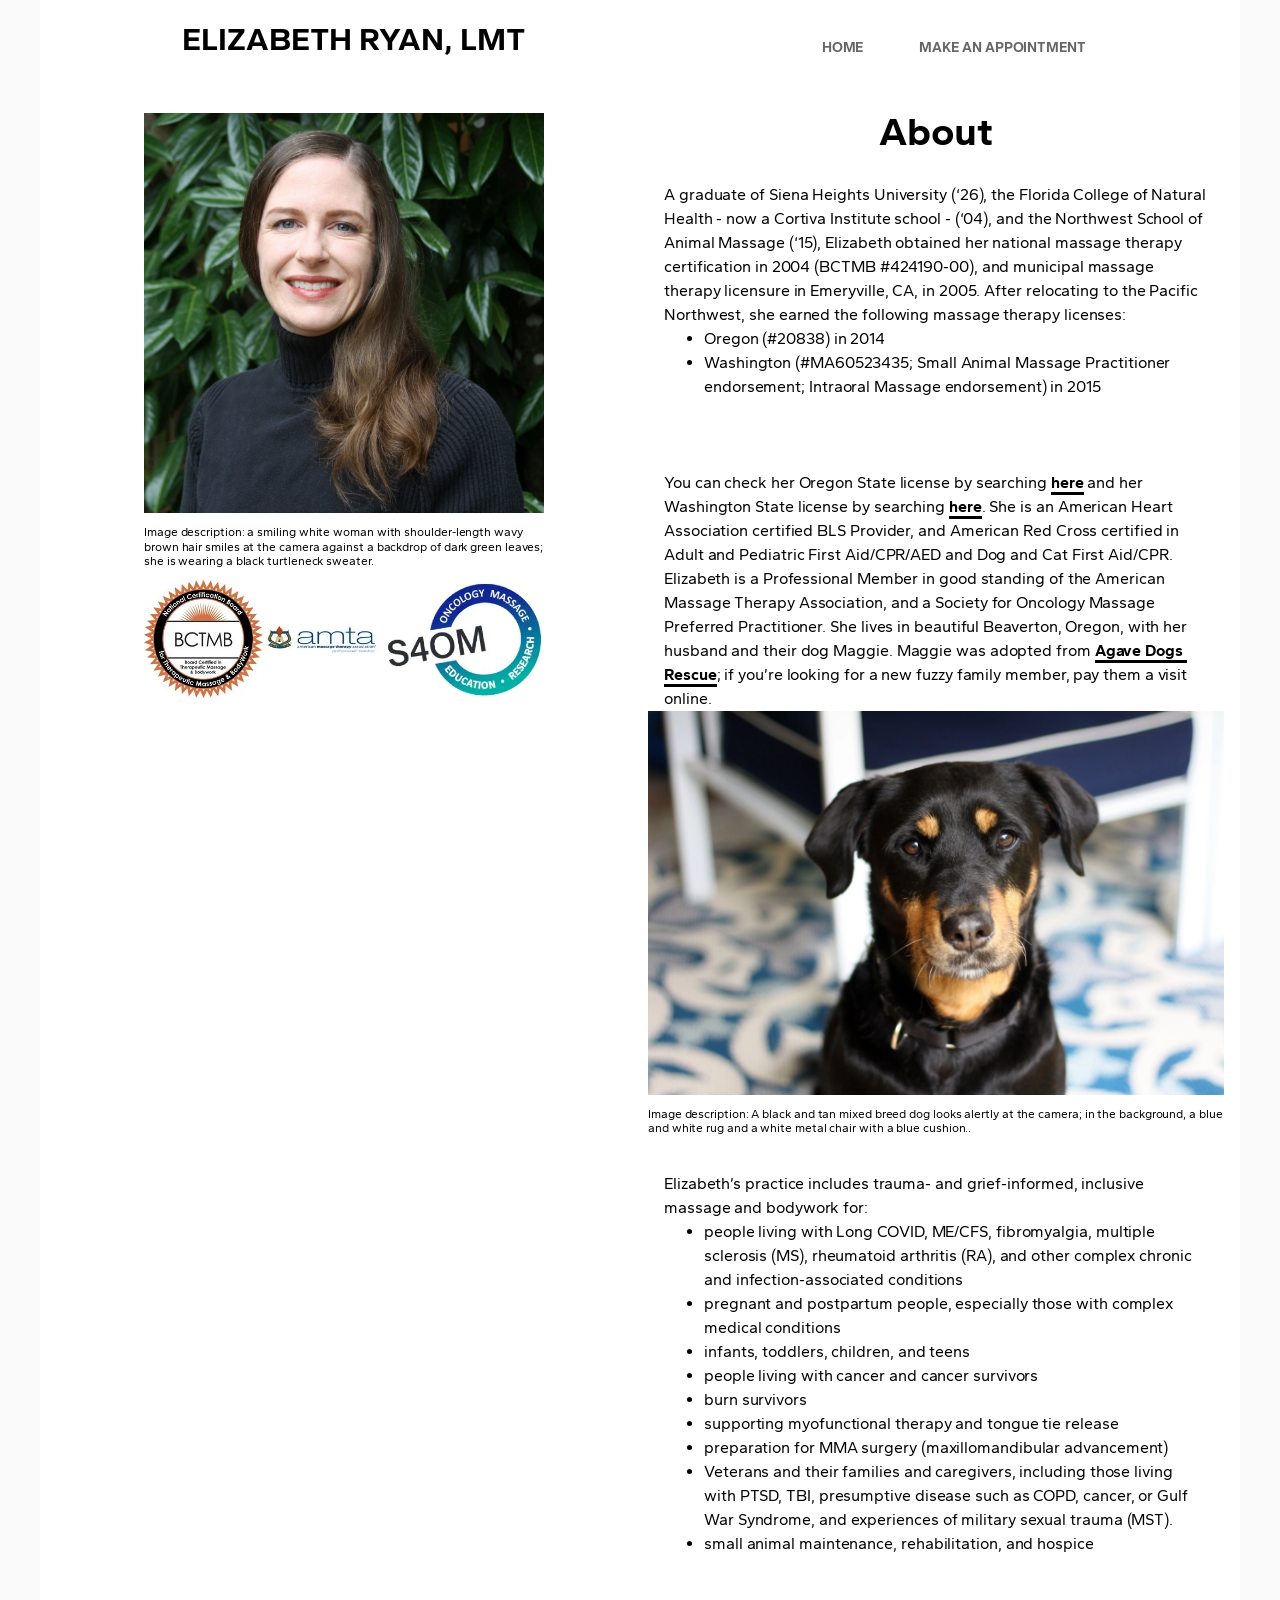
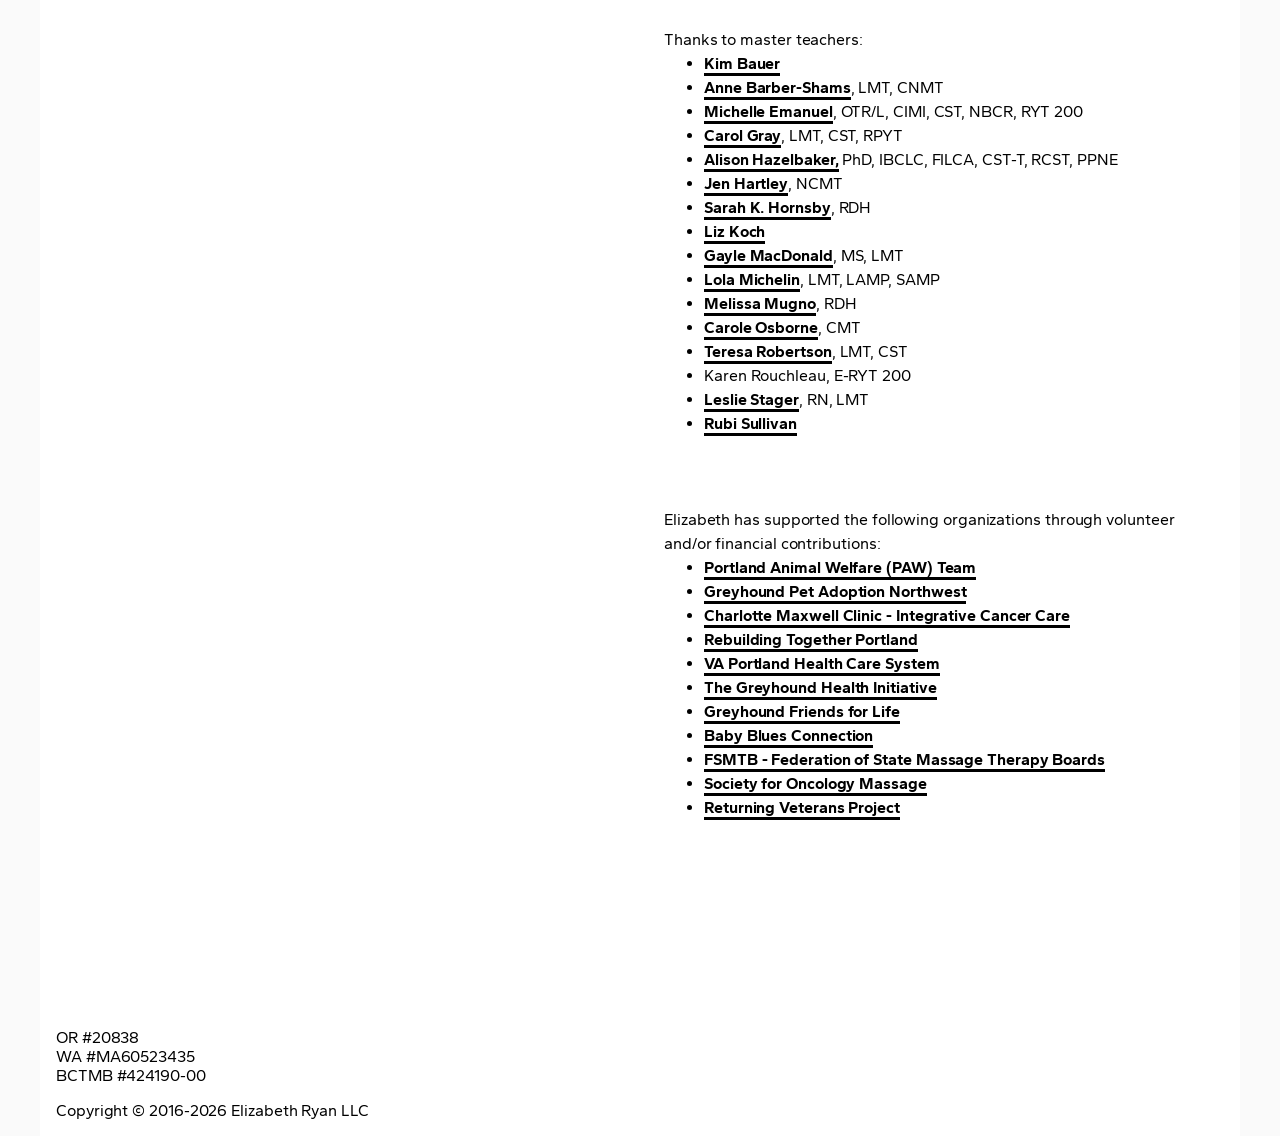
==== commit c69f907c: "Initial feedback Favicon; Resources spacing on mobile; footer update" ====
--- a/about/index.html
+++ b/about/index.html
@@ -1,5 +1,7 @@
-<!DOCTYPE html><html lang="en" data-ws-project="b08ebeeb-7135-4025-9173-fdcc1106a83e" data-ws-version="2537" data-ws-last-published="2026-09-03T00:05:05.466Z"><head><link rel="stylesheet" type="text/css" href="/assets/static/app_generated_index-6937cd5a.kS5HDr5c.css"><meta charSet="UTF-8"/><meta name="viewport" content="width=device-width,initial-scale=1"/><link rel="preload" href="/assets/Gantari-Bold-Page_pFzqwYFK3k7gLO6N0THOl.ttf" as="font" crossorigin="anonymous"/><link rel="preload" href="/assets/Gantari-Regular_YOefQQ1oArejxJ9oEMsyY.ttf" as="font" crossorigin="anonymous"/><link rel="preload" href="/assets/Gantari-SemiBold_U9s0APJjrKG1-f9Oj9Rp8.ttf" as="font" crossorigin="anonymous"/><link rel="preload" href="/assets/Gantari-ExtraBold_vFoNDre7fSTGKoJieq1Do.ttf" as="font" crossorigin="anonymous"/><meta property="og:url" content="https://url/about"/><meta property="og:title" content="Make an Appointment"/><meta property="og:type" content="website"/><meta property="og:site_name" content="Elizabeth Ryan, LMT"/><meta name="robots" content="noindex, nofollow"/><meta property="twitter:card" content="summary_large_image"/><title>Make an Appointment</title><script type="application/ld+json">{
+<!DOCTYPE html><html lang="en" data-ws-project="b08ebeeb-7135-4025-9173-fdcc1106a83e" data-ws-version="2559" data-ws-last-published="2026-09-12T20:26:52.588Z"><head><link rel="stylesheet" type="text/css" href="/assets/static/app_generated_index-6937cd5a.Bpdj7kaW.css"><meta charSet="UTF-8"/><meta name="viewport" content="width=device-width,initial-scale=1"/><link rel="icon" href="/assets/favicon_kzxwxnBAXfeLjQCcsDBHO.png"/><link rel="preload" href="/assets/Gantari-Bold-Page_pFzqwYFK3k7gLO6N0THOl.ttf" as="font" crossorigin="anonymous"/><link rel="preload" href="/assets/Gantari-Regular_YOefQQ1oArejxJ9oEMsyY.ttf" as="font" crossorigin="anonymous"/><link rel="preload" href="/assets/Gantari-SemiBold_U9s0APJjrKG1-f9Oj9Rp8.ttf" as="font" crossorigin="anonymous"/><link rel="preload" href="/assets/Gantari-ExtraBold_vFoNDre7fSTGKoJieq1Do.ttf" as="font" crossorigin="anonymous"/><meta property="og:url" content="https://url/about"/><meta property="og:title" content="Make an Appointment"/><meta property="og:type" content="website"/><meta property="og:site_name" content="Elizabeth Ryan, LMT"/><meta name="robots" content="noindex, nofollow"/><meta property="twitter:card" content="summary_large_image"/><title>Make an Appointment</title><script type="application/ld+json">{
   "@context": "https://schema.org",
   "@type": "WebSite",
   "name": "Elizabeth Ryan, LMT"
-}</script></head><body class="w-element c140e2vu c1htpt0g cnr0lx1 c1bh342g c1d128wz c1xrro3u co49xxb c1jtl133"><div style="display:contents"><div style="display:contents"><div class="w-element c1vyjej4 cjlv0kd cfa5fl7 cfo82vc clzpwwi c174ul4u cadllx6 cas45oq c1no5gp4 c1x9s9hu c1cx5k5f cgrusml co49xxb csdtuf1 crr3phb ciygkgm c1xrro3u cdchpe9 c14rya5h c1lpolp9 c1tjls5k"><h1 class="w-element c9ia849 ceuyh7m cnd087d c1c7m1sn c1qvjqnr cgcurwp c18qsqks c8qbacg"><a class="w-element cgmb64m co3iha" href="/">ELIZABETH RYAN, LMT</a></h1><div class="w-element ciu7k2m co4k2qq c3f02u8 c1vyjej4 c1cx5k5f cvy33qw c1dzua9o cw8skfe chb31ly c1xh88k9 c1oxb95a c1t48gxp ce9j55l c14vsqd9"><a class="w-element cdcuwq4 ceuyh7m c5dpu82 cssdpcj ckbwj29 cl00bpw cgmb64m cr3339l cvo6lbs c1lvg7nb cc0ibst corhubo c1nuwjra c1vt3rlq c1hiltix c1k6llko c18j3ibk ckvm2va c11w73j5 c1u5j1zb c61ja30 c9qxvvm cho3abe cu7zoit c1ydk2g1" href="/"><b class="w-element">HOME</b></a><a class="w-element cdcuwq4 ceuyh7m c5dpu82 cssdpcj ckbwj29 cl00bpw cgmb64m cr3339l cvo6lbs c1lvg7nb cc0ibst corhubo c1nuwjra c1vt3rlq c1hiltix c1k6llko c18j3ibk ckvm2va c11w73j5 c1u5j1zb c61ja30 c9qxvvm cho3abe cu7zoit c1ydk2g1" href="/make-an-appointment"><b class="w-element">MAKE AN APPOINTMENT</b></a></div></div></div></div><div class="w-box c85hk8c cas45oq c1no5gp4 c10e2vss c1b7q2ca c1pt1618 cyhm2kq c1txe20p c1x3hm6i cogqn7g c1cx5k5f ckyzo6 cfa5fl7 cfo82vc c1mnhmui ctxkqic ctedvvo cqx2say c1jz80a3 c1og2cs8 c11bi6xn c197ddhr c1c24xoh c1aduj8x co849tq c19tyro4 c1gkdhvg c1y1l7em cnmla69 c1xrro3u"><div class="w-box c1pz1o1n c1ykb922 c1vyjej4 c1kt1fsu cas45oq c1osh9b5 cjttqh0 c1fu3rjz c17d6kk2 c1cx5k5f c1sfuasr cqx2say c1jz80a3 c1fnx1sz c1y64edw c1tjls5k c1mkvfhk c7eyijz c38bbh5"><img class="w-image cvjrwy9 c1jh62im c9xlvs9" alt="A smiling white woman with shoulder-length wavy brown hair smiles at the camera against a backdrop of dark green leaves; she is wearing a black turtleneck sweater." width="2448" height="2448" sizes="100vw" srcSet="/assets/headshot_2020_square_meXcTMd30oqyL6P0nUH-u.webp 16w, /assets/headshot_2020_square_meXcTMd30oqyL6P0nUH-u.webp 32w, /assets/headshot_2020_square_meXcTMd30oqyL6P0nUH-u.webp 48w, /assets/headshot_2020_square_meXcTMd30oqyL6P0nUH-u.webp 64w, /assets/headshot_2020_square_meXcTMd30oqyL6P0nUH-u.webp 96w, /assets/headshot_2020_square_meXcTMd30oqyL6P0nUH-u.webp 128w, /assets/headshot_2020_square_meXcTMd30oqyL6P0nUH-u.webp 256w, /assets/headshot_2020_square_meXcTMd30oqyL6P0nUH-u.webp 384w, /assets/headshot_2020_square_meXcTMd30oqyL6P0nUH-u.webp 640w, /assets/headshot_2020_square_meXcTMd30oqyL6P0nUH-u.webp 750w, /assets/headshot_2020_square_meXcTMd30oqyL6P0nUH-u.webp 828w, /assets/headshot_2020_square_meXcTMd30oqyL6P0nUH-u.webp 1080w, /assets/headshot_2020_square_meXcTMd30oqyL6P0nUH-u.webp 1200w, /assets/headshot_2020_square_meXcTMd30oqyL6P0nUH-u.webp 1920w, /assets/headshot_2020_square_meXcTMd30oqyL6P0nUH-u.webp 2048w, /assets/headshot_2020_square_meXcTMd30oqyL6P0nUH-u.webp 3840w" src="/assets/headshot_2020_square_meXcTMd30oqyL6P0nUH-u.webp" decoding="async" loading="lazy"/><p class="w-element ceuyh7m cwt46p7 c1yndp49 chrardy c1jlp4ao c1j7bqjq c1u6wume cgcurwp">Image description: a smiling white woman with shoulder-length wavy brown hair smiles at the camera against a backdrop of dark green leaves; she is wearing a black turtleneck sweater.</p><img class="w-image cofhb9a c1vwmsa6 ch22b8q csfjf3t" alt="" width="732" height="216" sizes="100vw" srcSet="/assets/bctmb_amta_v3g4cqEy0UMXhPOQ9Q-yr.jpg 16w, /assets/bctmb_amta_v3g4cqEy0UMXhPOQ9Q-yr.jpg 32w, /assets/bctmb_amta_v3g4cqEy0UMXhPOQ9Q-yr.jpg 48w, /assets/bctmb_amta_v3g4cqEy0UMXhPOQ9Q-yr.jpg 64w, /assets/bctmb_amta_v3g4cqEy0UMXhPOQ9Q-yr.jpg 96w, /assets/bctmb_amta_v3g4cqEy0UMXhPOQ9Q-yr.jpg 128w, /assets/bctmb_amta_v3g4cqEy0UMXhPOQ9Q-yr.jpg 256w, /assets/bctmb_amta_v3g4cqEy0UMXhPOQ9Q-yr.jpg 384w, /assets/bctmb_amta_v3g4cqEy0UMXhPOQ9Q-yr.jpg 640w, /assets/bctmb_amta_v3g4cqEy0UMXhPOQ9Q-yr.jpg 750w, /assets/bctmb_amta_v3g4cqEy0UMXhPOQ9Q-yr.jpg 828w, /assets/bctmb_amta_v3g4cqEy0UMXhPOQ9Q-yr.jpg 1080w, /assets/bctmb_amta_v3g4cqEy0UMXhPOQ9Q-yr.jpg 1200w, /assets/bctmb_amta_v3g4cqEy0UMXhPOQ9Q-yr.jpg 1920w" src="/assets/bctmb_amta_v3g4cqEy0UMXhPOQ9Q-yr.jpg" decoding="async" loading="lazy"/></div><div class="w-box c863ib0 cwcmw8y c10e2vss cbi9v8h c1fhmq56 cef4656 c1ocq3aj c12xke6a chb31ly cqs0d5h cmxvgrt cw3b7bc c117vrdh cjqe4wz c19pljyg c33v7jp c1xrro3u c1qnw43s c1gw9iwf c1btptgv copucx8 cer8tee c1ikvkre"><h1 class="w-element c1xio8vc ceuyh7m c1vajglq coe37m7 cr3339l cw4xbwv c1ea99eu cw9n8zy ct6r0m6 chwisfx chu4c2k c13c5ez5">About</h1><p class="w-element ceuyh7m cqs0d5h c16dfh9c cpbz58a c1fskh4m c13v1604 c51piig c1qvjqnr c1jlp4ao c1j7bqjq">A graduate of Siena Heights University (‘26), the Florida College of Natural Health - now a Cortiva Institute school - (‘04), and the Northwest School of Animal Massage (‘15), Elizabeth obtained her national massage therapy certification in 2004 (BCTMB #424190-00), and municipal massage therapy licensure in Emeryville, CA, in 2005. After relocating to the Pacific Northwest, she earned the following massage therapy licenses:</p><ul class="w-element ceuyh7m cqs0d5h c16dfh9c cpbz58a c1fskh4m c13v1604 c51piig"><li class="w-element">Oregon (#20838) in 2014</li><li class="w-element">Washington (#MA60523435; Small Animal Massage Practitioner endorsement; Intraoral Massage endorsement) in 2015</li></ul><p class="w-element ceuyh7m cqs0d5h c16dfh9c cpbz58a c1fskh4m c13v1604 c51piig c1qvjqnr c1jlp4ao c1j7bqjq"><br/>You can check her Oregon State license by searching <a href="https://public.orlicensing.oregon.gov/OBMTPublic/LPRBrowser.aspx" class="w-element c1hi3dcj ckcaof7 c1s0ygah c14649va ccaq60d c7ci5ll c1753w ctitj9m c4pd45h ca0owrl cnd087d cgmb64m ctz221c cz14b95 c6mvfbr clmgwd8 c2g5o75 c1g9661n chvnwh8 c77t5i3 c1u2q5hc c17o8zem cpr6fig c1y8jnxs c15p0wo9 cpz0quz c1vetu3q c1qbztjg ckrqgtk c1yp1vao">here</a> and her Washington State license by searching <a href="https://fortress.wa.gov/doh/providercredentialsearch/" class="w-element c1hi3dcj ckcaof7 c1s0ygah c14649va ccaq60d c7ci5ll c1753w ctitj9m c4pd45h ca0owrl cnd087d cgmb64m ctz221c cz14b95 c6mvfbr clmgwd8 c2g5o75 c1g9661n chvnwh8 c77t5i3 c1u2q5hc c17o8zem cpr6fig c1y8jnxs c15p0wo9 cpz0quz c1vetu3q c1qbztjg ckrqgtk c1yp1vao">here</a>. She is an American Heart Association certified BLS Provider, and American Red Cross certified in Adult and Pediatric First Aid/CPR/AED and Dog and Cat First Aid/CPR. Elizabeth is a Professional Member in good standing of the American Massage Therapy Association, and a Society for Oncology Massage Preferred Practitioner. She lives in beautiful Beaverton, Oregon, with her husband and their dog Maggie. Maggie was adopted from <a href="https://www.agavedogs.org/" class="w-element c1hi3dcj ckcaof7 c1s0ygah c14649va ccaq60d c7ci5ll c1753w ctitj9m c4pd45h ca0owrl cnd087d cgmb64m ctz221c cz14b95 c6mvfbr clmgwd8 c2g5o75 c1g9661n chvnwh8 c77t5i3 c1u2q5hc c17o8zem cpr6fig c1y8jnxs c15p0wo9 cpz0quz c1vetu3q c1qbztjg ckrqgtk c1yp1vao">Agave Dogs Rescue</a>; if you’re looking for a new fuzzy family member, pay them a visit online.<br/></p><img class="w-image" alt="A black and tan mixed breed dog looks alertly at the camera; in the background, a blue and white rug and a white metal chair with a blue cushion." width="2500" height="1667" sizes="100vw" srcSet="/assets/maggie_HOes5oP6ALCTJRCfPWRsf.webp 16w, /assets/maggie_HOes5oP6ALCTJRCfPWRsf.webp 32w, /assets/maggie_HOes5oP6ALCTJRCfPWRsf.webp 48w, /assets/maggie_HOes5oP6ALCTJRCfPWRsf.webp 64w, /assets/maggie_HOes5oP6ALCTJRCfPWRsf.webp 96w, /assets/maggie_HOes5oP6ALCTJRCfPWRsf.webp 128w, /assets/maggie_HOes5oP6ALCTJRCfPWRsf.webp 256w, /assets/maggie_HOes5oP6ALCTJRCfPWRsf.webp 384w, /assets/maggie_HOes5oP6ALCTJRCfPWRsf.webp 640w, /assets/maggie_HOes5oP6ALCTJRCfPWRsf.webp 750w, /assets/maggie_HOes5oP6ALCTJRCfPWRsf.webp 828w, /assets/maggie_HOes5oP6ALCTJRCfPWRsf.webp 1080w, /assets/maggie_HOes5oP6ALCTJRCfPWRsf.webp 1200w, /assets/maggie_HOes5oP6ALCTJRCfPWRsf.webp 1920w, /assets/maggie_HOes5oP6ALCTJRCfPWRsf.webp 2048w, /assets/maggie_HOes5oP6ALCTJRCfPWRsf.webp 3840w" src="/assets/maggie_HOes5oP6ALCTJRCfPWRsf.webp" decoding="async" loading="lazy"/><p class="w-element ceuyh7m cwt46p7 c1yndp49 chrardy">Image description: A black and tan mixed breed dog looks alertly at the camera; in the background, a blue and white rug and a white metal chair with a blue cushion..</p><p class="w-element ceuyh7m cqs0d5h c16dfh9c cpbz58a c1fskh4m c13v1604 c51piig c1qvjqnr c1jlp4ao c1j7bqjq"><br/>Elizabeth’s practice includes trauma- and grief-informed, inclusive massage and bodywork for:</p><ul class="w-element ceuyh7m cqs0d5h c16dfh9c cpbz58a c1fskh4m c13v1604 c51piig"><li class="w-element">people living with Long COVID, ME/CFS, fibromyalgia, multiple sclerosis (MS), rheumatoid arthritis (RA), and other complex chronic and infection-associated conditions</li><li class="w-element">pregnant and postpartum people, especially those with complex medical conditions</li><li class="w-element">infants, toddlers, children, and teens</li><li class="w-element">people living with cancer and cancer survivors</li><li class="w-element">burn survivors</li><li class="w-element">supporting myofunctional therapy and tongue tie release</li><li class="w-element">preparation for MMA surgery (maxillomandibular advancement)</li><li class="w-element">Veterans and their families and caregivers, including those living with PTSD, TBI, presumptive disease such as COPD, cancer, or Gulf War Syndrome, and experiences of military sexual trauma (MST).</li><li class="w-element">small animal maintenance, rehabilitation, and hospice</li></ul><p class="w-element ceuyh7m cqs0d5h c16dfh9c cpbz58a c1fskh4m c13v1604 c51piig c1qvjqnr c1jlp4ao c1j7bqjq"><br/>Thanks to master teachers:</p><ul class="w-element ceuyh7m cqs0d5h c16dfh9c cpbz58a c1fskh4m c13v1604 c51piig"><li class="w-element"><a href="http://www.animaleasetherapies.com/" class="w-element c1hi3dcj ckcaof7 c1s0ygah c14649va ccaq60d c7ci5ll c1753w ctitj9m c4pd45h ca0owrl cnd087d cgmb64m ctz221c cz14b95 c6mvfbr clmgwd8 c2g5o75 c1g9661n chvnwh8 c77t5i3 c1u2q5hc c17o8zem cpr6fig c1y8jnxs c15p0wo9 cpz0quz c1vetu3q c1qbztjg ckrqgtk c1yp1vao">Kim Bauer</a></li><li class="w-element"><a href="https://corbetthill.com/services/massage-therapy/anne-barber-shams-lmt-cnmt/" class="w-element c1hi3dcj ckcaof7 c1s0ygah c14649va ccaq60d c7ci5ll c1753w ctitj9m c4pd45h ca0owrl cnd087d cgmb64m ctz221c cz14b95 c6mvfbr clmgwd8 c2g5o75 c1g9661n chvnwh8 c77t5i3 c1u2q5hc c17o8zem cpr6fig c1y8jnxs c15p0wo9 cpz0quz c1vetu3q c1qbztjg ckrqgtk c1yp1vao">Anne Barber-Shams</a>, LMT, CNMT</li><li class="w-element"><a href="http://www.tummytimemethod.com/" class="w-element c1hi3dcj ckcaof7 c1s0ygah c14649va ccaq60d c7ci5ll c1753w ctitj9m c4pd45h ca0owrl cnd087d cgmb64m ctz221c cz14b95 c6mvfbr clmgwd8 c2g5o75 c1g9661n chvnwh8 c77t5i3 c1u2q5hc c17o8zem cpr6fig c1y8jnxs c15p0wo9 cpz0quz c1vetu3q c1qbztjg ckrqgtk c1yp1vao">Michelle Emanuel</a>, OTR/L, CIMI, CST, NBCR, RYT 200</li><li class="w-element"><a href="http://www.carolgraycenterforcststudies.com/" class="w-element c1hi3dcj ckcaof7 c1s0ygah c14649va ccaq60d c7ci5ll c1753w ctitj9m c4pd45h ca0owrl cnd087d cgmb64m ctz221c cz14b95 c6mvfbr clmgwd8 c2g5o75 c1g9661n chvnwh8 c77t5i3 c1u2q5hc c17o8zem cpr6fig c1y8jnxs c15p0wo9 cpz0quz c1vetu3q c1qbztjg ckrqgtk c1yp1vao">Carol Gray</a>, LMT, CST, RPYT</li><li class="w-element">﻿<a href="https://www.alisonhazelbaker.com/" class="w-element c1hi3dcj ckcaof7 c1s0ygah c14649va ccaq60d c7ci5ll c1753w ctitj9m c4pd45h ca0owrl cnd087d cgmb64m ctz221c cz14b95 c6mvfbr clmgwd8 c2g5o75 c1g9661n chvnwh8 c77t5i3 c1u2q5hc c17o8zem cpr6fig c1y8jnxs c15p0wo9 cpz0quz c1vetu3q c1qbztjg ckrqgtk c1yp1vao">Alison Hazelbaker,</a> PhD, IBCLC, FILCA, CST-T, RCST, PPNE</li><li class="w-element"><a href="https://www.linkedin.com/in/jen-hartley-ncmt-instructor-305b9338" class="w-element c1hi3dcj ckcaof7 c1s0ygah c14649va ccaq60d c7ci5ll c1753w ctitj9m c4pd45h ca0owrl cnd087d cgmb64m ctz221c cz14b95 c6mvfbr clmgwd8 c2g5o75 c1g9661n chvnwh8 c77t5i3 c1u2q5hc c17o8zem cpr6fig c1y8jnxs c15p0wo9 cpz0quz c1vetu3q c1qbztjg ckrqgtk c1yp1vao">Jen Hartley</a>, NCMT</li><li class="w-element"><a href="https://www.sarahkhornsby.com/" class="w-element c1hi3dcj ckcaof7 c1s0ygah c14649va ccaq60d c7ci5ll c1753w ctitj9m c4pd45h ca0owrl cnd087d cgmb64m ctz221c cz14b95 c6mvfbr clmgwd8 c2g5o75 c1g9661n chvnwh8 c77t5i3 c1u2q5hc c17o8zem cpr6fig c1y8jnxs c15p0wo9 cpz0quz c1vetu3q c1qbztjg ckrqgtk c1yp1vao">Sarah K. Hornsby</a>, RDH</li><li class="w-element"><a href="http://coreawareness.com/about/" class="w-element c1hi3dcj ckcaof7 c1s0ygah c14649va ccaq60d c7ci5ll c1753w ctitj9m c4pd45h ca0owrl cnd087d cgmb64m ctz221c cz14b95 c6mvfbr clmgwd8 c2g5o75 c1g9661n chvnwh8 c77t5i3 c1u2q5hc c17o8zem cpr6fig c1y8jnxs c15p0wo9 cpz0quz c1vetu3q c1qbztjg ckrqgtk c1yp1vao">Liz Koch</a></li><li class="w-element"><a href="http://www.medicinehands.com/Instructors.html" class="w-element c1hi3dcj ckcaof7 c1s0ygah c14649va ccaq60d c7ci5ll c1753w ctitj9m c4pd45h ca0owrl cnd087d cgmb64m ctz221c cz14b95 c6mvfbr clmgwd8 c2g5o75 c1g9661n chvnwh8 c77t5i3 c1u2q5hc c17o8zem cpr6fig c1y8jnxs c15p0wo9 cpz0quz c1vetu3q c1qbztjg ckrqgtk c1yp1vao">Gayle MacDonald</a>, MS, LMT</li><li class="w-element"><a href="https://www.nwsam.com/about/faculty/lola-michelin-lmp-lamp-samp/" class="w-element c1hi3dcj ckcaof7 c1s0ygah c14649va ccaq60d c7ci5ll c1753w ctitj9m c4pd45h ca0owrl cnd087d cgmb64m ctz221c cz14b95 c6mvfbr clmgwd8 c2g5o75 c1g9661n chvnwh8 c77t5i3 c1u2q5hc c17o8zem cpr6fig c1y8jnxs c15p0wo9 cpz0quz c1vetu3q c1qbztjg ckrqgtk c1yp1vao">Lola Michelin</a>, LMT, LAMP, SAMP</li><li class="w-element"><a href="https://www.melissamugno.com/" class="w-element c1hi3dcj ckcaof7 c1s0ygah c14649va ccaq60d c7ci5ll c1753w ctitj9m c4pd45h ca0owrl cnd087d cgmb64m ctz221c cz14b95 c6mvfbr clmgwd8 c2g5o75 c1g9661n chvnwh8 c77t5i3 c1u2q5hc c17o8zem cpr6fig c1y8jnxs c15p0wo9 cpz0quz c1vetu3q c1qbztjg ckrqgtk c1yp1vao">Melissa Mugno</a>, RDH</li><li class="w-element"><a href="https://bodytherapyeducation.com/" class="w-element c1hi3dcj ckcaof7 c1s0ygah c14649va ccaq60d c7ci5ll c1753w ctitj9m c4pd45h ca0owrl cnd087d cgmb64m ctz221c cz14b95 c6mvfbr clmgwd8 c2g5o75 c1g9661n chvnwh8 c77t5i3 c1u2q5hc c17o8zem cpr6fig c1y8jnxs c15p0wo9 cpz0quz c1vetu3q c1qbztjg ckrqgtk c1yp1vao">Carole Osborne</a>, CMT</li><li class="w-element"><a href="http://www.ahealingapproach.com/" class="w-element c1hi3dcj ckcaof7 c1s0ygah c14649va ccaq60d c7ci5ll c1753w ctitj9m c4pd45h ca0owrl cnd087d cgmb64m ctz221c cz14b95 c6mvfbr clmgwd8 c2g5o75 c1g9661n chvnwh8 c77t5i3 c1u2q5hc c17o8zem cpr6fig c1y8jnxs c15p0wo9 cpz0quz c1vetu3q c1qbztjg ckrqgtk c1yp1vao">Teresa Robertson</a>, LMT, CST</li><li class="w-element">Karen Rouchleau, E-RYT 200</li><li class="w-element"><a href="https://touchforbirth.com/about-leslie/" class="w-element c1hi3dcj ckcaof7 c1s0ygah c14649va ccaq60d c7ci5ll c1753w ctitj9m c4pd45h ca0owrl cnd087d cgmb64m ctz221c cz14b95 c6mvfbr clmgwd8 c2g5o75 c1g9661n chvnwh8 c77t5i3 c1u2q5hc c17o8zem cpr6fig c1y8jnxs c15p0wo9 cpz0quz c1vetu3q c1qbztjg ckrqgtk c1yp1vao">Leslie Stager</a>, RN, LMT</li><li class="w-element"><a href="https://www.healnw.com/" class="w-element c1hi3dcj ckcaof7 c1s0ygah c14649va ccaq60d c7ci5ll c1753w ctitj9m c4pd45h ca0owrl cnd087d cgmb64m ctz221c cz14b95 c6mvfbr clmgwd8 c2g5o75 c1g9661n chvnwh8 c77t5i3 c1u2q5hc c17o8zem cpr6fig c1y8jnxs c15p0wo9 cpz0quz c1vetu3q c1qbztjg ckrqgtk c1yp1vao">Rubi Sullivan</a></li></ul><p class="w-element ceuyh7m cqs0d5h c16dfh9c cpbz58a c1fskh4m c13v1604 c51piig c1qvjqnr c1jlp4ao c1j7bqjq"><br/>Elizabeth has supported the following organizations through volunteer and/or financial contributions:</p><ul class="w-element ceuyh7m cqs0d5h c16dfh9c cpbz58a c1fskh4m c13v1604 c51piig"><li class="w-element"><a href="https://www.pawteam.org/" class="w-element c1hi3dcj ckcaof7 c1s0ygah c14649va ccaq60d c7ci5ll c1753w ctitj9m c4pd45h ca0owrl cnd087d cgmb64m ctz221c cz14b95 c6mvfbr clmgwd8 c2g5o75 c1g9661n chvnwh8 c77t5i3 c1u2q5hc c17o8zem cpr6fig c1y8jnxs c15p0wo9 cpz0quz c1vetu3q c1qbztjg ckrqgtk c1yp1vao">Portland Animal Welfare (PAW) Team</a></li><li class="w-element"><a href="https://gpa-nw.org/" class="w-element c1hi3dcj ckcaof7 c1s0ygah c14649va ccaq60d c7ci5ll c1753w ctitj9m c4pd45h ca0owrl cnd087d cgmb64m ctz221c cz14b95 c6mvfbr clmgwd8 c2g5o75 c1g9661n chvnwh8 c77t5i3 c1u2q5hc c17o8zem cpr6fig c1y8jnxs c15p0wo9 cpz0quz c1vetu3q c1qbztjg ckrqgtk c1yp1vao">Greyhound Pet Adoption Northwest</a></li><li class="w-element"><a href="https://www.charlottemaxwell.org/" class="w-element c1hi3dcj ckcaof7 c1s0ygah c14649va ccaq60d c7ci5ll c1753w ctitj9m c4pd45h ca0owrl cnd087d cgmb64m ctz221c cz14b95 c6mvfbr clmgwd8 c2g5o75 c1g9661n chvnwh8 c77t5i3 c1u2q5hc c17o8zem cpr6fig c1y8jnxs c15p0wo9 cpz0quz c1vetu3q c1qbztjg ckrqgtk c1yp1vao">Charlotte Maxwell Clinic - Integrative Cancer Care</a></li><li class="w-element"><a href="https://www.facebook.com/pg/RebuildingTogetherPortland/photos/?ref=page_internal" class="w-element c1hi3dcj ckcaof7 c1s0ygah c14649va ccaq60d c7ci5ll c1753w ctitj9m c4pd45h ca0owrl cnd087d cgmb64m ctz221c cz14b95 c6mvfbr clmgwd8 c2g5o75 c1g9661n chvnwh8 c77t5i3 c1u2q5hc c17o8zem cpr6fig c1y8jnxs c15p0wo9 cpz0quz c1vetu3q c1qbztjg ckrqgtk c1yp1vao">Rebuilding Together Portland</a></li><li class="w-element"><a href="https://www.portland.va.gov/" class="w-element c1hi3dcj ckcaof7 c1s0ygah c14649va ccaq60d c7ci5ll c1753w ctitj9m c4pd45h ca0owrl cnd087d cgmb64m ctz221c cz14b95 c6mvfbr clmgwd8 c2g5o75 c1g9661n chvnwh8 c77t5i3 c1u2q5hc c17o8zem cpr6fig c1y8jnxs c15p0wo9 cpz0quz c1vetu3q c1qbztjg ckrqgtk c1yp1vao">VA Portland Health Care System</a></li><li class="w-element"><a href="https://www.greyhoundhealthinitiative.org/" class="w-element c1hi3dcj ckcaof7 c1s0ygah c14649va ccaq60d c7ci5ll c1753w ctitj9m c4pd45h ca0owrl cnd087d cgmb64m ctz221c cz14b95 c6mvfbr clmgwd8 c2g5o75 c1g9661n chvnwh8 c77t5i3 c1u2q5hc c17o8zem cpr6fig c1y8jnxs c15p0wo9 cpz0quz c1vetu3q c1qbztjg ckrqgtk c1yp1vao">The Greyhound Health Initiative</a></li><li class="w-element"><a href="https://www.greyhoundfriendsforlife.org/" class="w-element c1hi3dcj ckcaof7 c1s0ygah c14649va ccaq60d c7ci5ll c1753w ctitj9m c4pd45h ca0owrl cnd087d cgmb64m ctz221c cz14b95 c6mvfbr clmgwd8 c2g5o75 c1g9661n chvnwh8 c77t5i3 c1u2q5hc c17o8zem cpr6fig c1y8jnxs c15p0wo9 cpz0quz c1vetu3q c1qbztjg ckrqgtk c1yp1vao">Greyhound Friends for Life</a></li><li class="w-element"><a href="https://www.babybluesconnection.org/" class="w-element c1hi3dcj ckcaof7 c1s0ygah c14649va ccaq60d c7ci5ll c1753w ctitj9m c4pd45h ca0owrl cnd087d cgmb64m ctz221c cz14b95 c6mvfbr clmgwd8 c2g5o75 c1g9661n chvnwh8 c77t5i3 c1u2q5hc c17o8zem cpr6fig c1y8jnxs c15p0wo9 cpz0quz c1vetu3q c1qbztjg ckrqgtk c1yp1vao">Baby Blues Connection</a></li><li class="w-element"><a href="https://www.fsmtb.org/" class="w-element c1hi3dcj ckcaof7 c1s0ygah c14649va ccaq60d c7ci5ll c1753w ctitj9m c4pd45h ca0owrl cnd087d cgmb64m ctz221c cz14b95 c6mvfbr clmgwd8 c2g5o75 c1g9661n chvnwh8 c77t5i3 c1u2q5hc c17o8zem cpr6fig c1y8jnxs c15p0wo9 cpz0quz c1vetu3q c1qbztjg ckrqgtk c1yp1vao">FSMTB - Federation of State Massage Therapy Boards</a></li><li class="w-element"><a href="https://www.s4om.org/" class="w-element c1hi3dcj ckcaof7 c1s0ygah c14649va ccaq60d c7ci5ll c1753w ctitj9m c4pd45h ca0owrl cnd087d cgmb64m ctz221c cz14b95 c6mvfbr clmgwd8 c2g5o75 c1g9661n chvnwh8 c77t5i3 c1u2q5hc c17o8zem cpr6fig c1y8jnxs c15p0wo9 cpz0quz c1vetu3q c1qbztjg ckrqgtk c1yp1vao">Society for Oncology Massage</a></li><li class="w-element"><a href="https://returningveterans.org/" class="w-element c1hi3dcj ckcaof7 c1s0ygah c14649va ccaq60d c7ci5ll c1753w ctitj9m c4pd45h ca0owrl cnd087d cgmb64m ctz221c cz14b95 c6mvfbr clmgwd8 c2g5o75 c1g9661n chvnwh8 c77t5i3 c1u2q5hc c17o8zem cpr6fig c1y8jnxs c15p0wo9 cpz0quz c1vetu3q c1qbztjg ckrqgtk c1yp1vao">Returning Veterans Project</a></li></ul></div></div><div style="display:contents"><div style="display:contents"><div class="w-element cumeie3 c14a8fha c35kipd chexk3e cbkoxks cyl3u0r c1w35yw5 c96i3cj c1ll0v2f"><p class="w-element ceuyh7m">OR #20838         WA #MA60523435           BCTMB #424190-00</p><p class="w-element ceuyh7m">Copyright © 2016-2026 Elizabeth Ryan LLC</p></div></div></div><script id="vike_pageContext" type="application/json">{"_urlRewrite":null,"pageId":"/pages/about","routeParams":{},"data":{"url":"https://url/about","system":{"params":{},"search":{},"origin":"https://url","pathname":"/about"},"resources":{},"pageMeta":{"title":"Make an Appointment","description":"","excludePageFromSearch":true,"language":"","socialImageAssetName":"!undefined","socialImageUrl":"","status":"!undefined","redirect":"","content":"","custom":[]}}}</script><script id="vike_globalContext" type="application/json">{}</script><script src="/assets/entries/entry-server-routing.Drf7ND1-.js" type="module" async></script><link rel="modulepreload" href="/assets/entries/pages_about.DVOB3FNG.js" as="script" type="text/javascript"><link rel="modulepreload" href="/assets/chunks/chunk-D6r3HFbW.js" as="script" type="text/javascript"><link rel="modulepreload" href="/assets/chunks/chunk-BUGX2Uqc.js" as="script" type="text/javascript"></body></html>+}</script></head><body class="w-element c140e2vu c1htpt0g cnr0lx1 c1bh342g c1d128wz c1xrro3u co49xxb c1jtl133"><div style="display:contents"><div style="display:contents"><div class="w-element c1vyjej4 cjlv0kd cfa5fl7 cfo82vc clzpwwi c174ul4u cadllx6 cas45oq c1no5gp4 c1x9s9hu c1cx5k5f cgrusml co49xxb csdtuf1 crr3phb ciygkgm c1xrro3u cdchpe9 c14rya5h c1lpolp9 c1tjls5k"><h1 class="w-element c9ia849 ceuyh7m cnd087d c1c7m1sn c1qvjqnr cgcurwp c18qsqks c8qbacg"><a class="w-element cgmb64m co3iha" href="/">ELIZABETH RYAN, LMT</a></h1><div class="w-element ciu7k2m co4k2qq c3f02u8 c1vyjej4 c1cx5k5f cvy33qw c1dzua9o cw8skfe chb31ly c1xh88k9 c1oxb95a c1t48gxp ce9j55l c14vsqd9"><a class="w-element cdcuwq4 ceuyh7m c5dpu82 cssdpcj ckbwj29 cl00bpw cgmb64m cr3339l cvo6lbs c1lvg7nb cc0ibst corhubo c1nuwjra c1vt3rlq c1hiltix c1k6llko c18j3ibk ckvm2va c11w73j5 c1u5j1zb c61ja30 c9qxvvm cho3abe cu7zoit c1ydk2g1" href="/"><b class="w-element">HOME</b></a><a class="w-element cdcuwq4 ceuyh7m c5dpu82 cssdpcj ckbwj29 cl00bpw cgmb64m cr3339l cvo6lbs c1lvg7nb cc0ibst corhubo c1nuwjra c1vt3rlq c1hiltix c1k6llko c18j3ibk ckvm2va c11w73j5 c1u5j1zb c61ja30 c9qxvvm cho3abe cu7zoit c1ydk2g1" href="/make-an-appointment"><b class="w-element">MAKE AN APPOINTMENT</b></a></div></div></div></div><div class="w-box c85hk8c cas45oq c1no5gp4 c10e2vss c1b7q2ca c1pt1618 cyhm2kq c1txe20p c1x3hm6i cogqn7g c1cx5k5f ckyzo6 cfa5fl7 cfo82vc c1mnhmui ctxkqic ctedvvo cqx2say c1jz80a3 c1og2cs8 c11bi6xn c197ddhr c1c24xoh c1aduj8x co849tq c19tyro4 c1gkdhvg c1y1l7em cnmla69 c1xrro3u"><div class="w-box c1pz1o1n c1ykb922 c1vyjej4 c1kt1fsu cas45oq c1osh9b5 cjttqh0 c1fu3rjz c17d6kk2 c1cx5k5f c1sfuasr cqx2say c1jz80a3 c1fnx1sz c1y64edw c1tjls5k c1mkvfhk c7eyijz c38bbh5"><img class="w-image cvjrwy9 c1jh62im c9xlvs9" alt="A smiling white woman with shoulder-length wavy brown hair smiles at the camera against a backdrop of dark green leaves; she is wearing a black turtleneck sweater." width="2448" height="2448" sizes="100vw" srcSet="/assets/headshot_2020_square_meXcTMd30oqyL6P0nUH-u.webp 16w, /assets/headshot_2020_square_meXcTMd30oqyL6P0nUH-u.webp 32w, /assets/headshot_2020_square_meXcTMd30oqyL6P0nUH-u.webp 48w, /assets/headshot_2020_square_meXcTMd30oqyL6P0nUH-u.webp 64w, /assets/headshot_2020_square_meXcTMd30oqyL6P0nUH-u.webp 96w, /assets/headshot_2020_square_meXcTMd30oqyL6P0nUH-u.webp 128w, /assets/headshot_2020_square_meXcTMd30oqyL6P0nUH-u.webp 256w, /assets/headshot_2020_square_meXcTMd30oqyL6P0nUH-u.webp 384w, /assets/headshot_2020_square_meXcTMd30oqyL6P0nUH-u.webp 640w, /assets/headshot_2020_square_meXcTMd30oqyL6P0nUH-u.webp 750w, /assets/headshot_2020_square_meXcTMd30oqyL6P0nUH-u.webp 828w, /assets/headshot_2020_square_meXcTMd30oqyL6P0nUH-u.webp 1080w, /assets/headshot_2020_square_meXcTMd30oqyL6P0nUH-u.webp 1200w, /assets/headshot_2020_square_meXcTMd30oqyL6P0nUH-u.webp 1920w, /assets/headshot_2020_square_meXcTMd30oqyL6P0nUH-u.webp 2048w, /assets/headshot_2020_square_meXcTMd30oqyL6P0nUH-u.webp 3840w" src="/assets/headshot_2020_square_meXcTMd30oqyL6P0nUH-u.webp" decoding="async" loading="lazy"/><p class="w-element ceuyh7m cwt46p7 c1yndp49 chrardy c1jlp4ao c1j7bqjq c1u6wume cgcurwp">Image description: a smiling white woman with shoulder-length wavy brown hair smiles at the camera against a backdrop of dark green leaves; she is wearing a black turtleneck sweater.</p><img class="w-image cofhb9a c1vwmsa6 ch22b8q csfjf3t" alt="" width="732" height="216" sizes="100vw" srcSet="/assets/bctmb_amta_v3g4cqEy0UMXhPOQ9Q-yr.jpg 16w, /assets/bctmb_amta_v3g4cqEy0UMXhPOQ9Q-yr.jpg 32w, /assets/bctmb_amta_v3g4cqEy0UMXhPOQ9Q-yr.jpg 48w, /assets/bctmb_amta_v3g4cqEy0UMXhPOQ9Q-yr.jpg 64w, /assets/bctmb_amta_v3g4cqEy0UMXhPOQ9Q-yr.jpg 96w, /assets/bctmb_amta_v3g4cqEy0UMXhPOQ9Q-yr.jpg 128w, /assets/bctmb_amta_v3g4cqEy0UMXhPOQ9Q-yr.jpg 256w, /assets/bctmb_amta_v3g4cqEy0UMXhPOQ9Q-yr.jpg 384w, /assets/bctmb_amta_v3g4cqEy0UMXhPOQ9Q-yr.jpg 640w, /assets/bctmb_amta_v3g4cqEy0UMXhPOQ9Q-yr.jpg 750w, /assets/bctmb_amta_v3g4cqEy0UMXhPOQ9Q-yr.jpg 828w, /assets/bctmb_amta_v3g4cqEy0UMXhPOQ9Q-yr.jpg 1080w, /assets/bctmb_amta_v3g4cqEy0UMXhPOQ9Q-yr.jpg 1200w, /assets/bctmb_amta_v3g4cqEy0UMXhPOQ9Q-yr.jpg 1920w" src="/assets/bctmb_amta_v3g4cqEy0UMXhPOQ9Q-yr.jpg" decoding="async" loading="lazy"/></div><div class="w-box c863ib0 cwcmw8y c10e2vss cbi9v8h c1fhmq56 cef4656 c1ocq3aj c12xke6a chb31ly cqs0d5h cmxvgrt cw3b7bc c117vrdh cjqe4wz c19pljyg c33v7jp c1xrro3u c1qnw43s c1gw9iwf c1btptgv copucx8 cer8tee c1ikvkre"><h1 class="w-element c1xio8vc ceuyh7m c1vajglq coe37m7 cr3339l cw4xbwv c1ea99eu cw9n8zy ct6r0m6 chwisfx chu4c2k c13c5ez5">About</h1><p class="w-element ceuyh7m cqs0d5h c16dfh9c cpbz58a c1fskh4m c13v1604 c51piig c1qvjqnr c1jlp4ao c1j7bqjq">A graduate of Siena Heights University (‘26), the Florida College of Natural Health - now a Cortiva Institute school - (‘04), and the Northwest School of Animal Massage (‘15), Elizabeth obtained her national massage therapy certification in 2004 (BCTMB #424190-00), and municipal massage therapy licensure in Emeryville, CA, in 2005. After relocating to the Pacific Northwest, she earned the following massage therapy licenses:</p><ul class="w-element ceuyh7m cqs0d5h c16dfh9c cpbz58a c1fskh4m c13v1604 cyi8asb"><li class="w-element">Oregon (#20838) in 2014</li><li class="w-element">Washington (#MA60523435; Small Animal Massage Practitioner endorsement; Intraoral Massage endorsement) in 2015</li></ul><p class="w-element ceuyh7m cqs0d5h c16dfh9c cpbz58a c1fskh4m c13v1604 c51piig c1qvjqnr c1jlp4ao c1j7bqjq"><br/>You can check her Oregon State license by searching <a href="https://public.orlicensing.oregon.gov/OBMTPublic/LPRBrowser.aspx" class="w-element c1hi3dcj ckcaof7 c1s0ygah c14649va ccaq60d c7ci5ll c1753w ctitj9m c4pd45h ca0owrl cnd087d cgmb64m ctz221c cz14b95 c6mvfbr clmgwd8 c2g5o75 c1g9661n chvnwh8 c77t5i3 c1u2q5hc c17o8zem cpr6fig c1y8jnxs c15p0wo9 cpz0quz c1vetu3q c1qbztjg ckrqgtk c1yp1vao">here</a> and her Washington State license by searching <a href="https://fortress.wa.gov/doh/providercredentialsearch/" class="w-element c1hi3dcj ckcaof7 c1s0ygah c14649va ccaq60d c7ci5ll c1753w ctitj9m c4pd45h ca0owrl cnd087d cgmb64m ctz221c cz14b95 c6mvfbr clmgwd8 c2g5o75 c1g9661n chvnwh8 c77t5i3 c1u2q5hc c17o8zem cpr6fig c1y8jnxs c15p0wo9 cpz0quz c1vetu3q c1qbztjg ckrqgtk c1yp1vao">here</a>. She is an American Heart Association certified BLS Provider, and American Red Cross certified in Adult and Pediatric First Aid/CPR/AED and Dog and Cat First Aid/CPR. Elizabeth is a Professional Member in good standing of the American Massage Therapy Association, and a Society for Oncology Massage Preferred Practitioner. She lives in beautiful Beaverton, Oregon, with her husband and their dog Maggie. Maggie was adopted from <a href="https://www.agavedogs.org/" class="w-element c1hi3dcj ckcaof7 c1s0ygah c14649va ccaq60d c7ci5ll c1753w ctitj9m c4pd45h ca0owrl cnd087d cgmb64m ctz221c cz14b95 c6mvfbr clmgwd8 c2g5o75 c1g9661n chvnwh8 c77t5i3 c1u2q5hc c17o8zem cpr6fig c1y8jnxs c15p0wo9 cpz0quz c1vetu3q c1qbztjg ckrqgtk c1yp1vao">Agave Dogs Rescue</a>; if you’re looking for a new fuzzy family member, pay them a visit online.<br/></p><img class="w-image" alt="A black and tan mixed breed dog looks alertly at the camera; in the background, a blue and white rug and a white metal chair with a blue cushion." width="2500" height="1667" sizes="100vw" srcSet="/assets/maggie_HOes5oP6ALCTJRCfPWRsf.webp 16w, /assets/maggie_HOes5oP6ALCTJRCfPWRsf.webp 32w, /assets/maggie_HOes5oP6ALCTJRCfPWRsf.webp 48w, /assets/maggie_HOes5oP6ALCTJRCfPWRsf.webp 64w, /assets/maggie_HOes5oP6ALCTJRCfPWRsf.webp 96w, /assets/maggie_HOes5oP6ALCTJRCfPWRsf.webp 128w, /assets/maggie_HOes5oP6ALCTJRCfPWRsf.webp 256w, /assets/maggie_HOes5oP6ALCTJRCfPWRsf.webp 384w, /assets/maggie_HOes5oP6ALCTJRCfPWRsf.webp 640w, /assets/maggie_HOes5oP6ALCTJRCfPWRsf.webp 750w, /assets/maggie_HOes5oP6ALCTJRCfPWRsf.webp 828w, /assets/maggie_HOes5oP6ALCTJRCfPWRsf.webp 1080w, /assets/maggie_HOes5oP6ALCTJRCfPWRsf.webp 1200w, /assets/maggie_HOes5oP6ALCTJRCfPWRsf.webp 1920w, /assets/maggie_HOes5oP6ALCTJRCfPWRsf.webp 2048w, /assets/maggie_HOes5oP6ALCTJRCfPWRsf.webp 3840w" src="/assets/maggie_HOes5oP6ALCTJRCfPWRsf.webp" decoding="async" loading="lazy"/><p class="w-element ceuyh7m cwt46p7 c1yndp49 chrardy">Image description: A black and tan mixed breed dog looks alertly at the camera; in the background, a blue and white rug and a white metal chair with a blue cushion..</p><p class="w-element ceuyh7m cqs0d5h c16dfh9c cpbz58a c1fskh4m c13v1604 c51piig c1qvjqnr c1jlp4ao c1j7bqjq"><br/>Elizabeth’s practice includes trauma- and grief-informed, inclusive massage and bodywork for:</p><ul class="w-element ceuyh7m cqs0d5h c16dfh9c cpbz58a c1fskh4m c13v1604 cyi8asb"><li class="w-element">people living with Long COVID, ME/CFS, fibromyalgia, multiple sclerosis (MS), rheumatoid arthritis (RA), and other complex chronic and infection-associated conditions</li><li class="w-element">pregnant and postpartum people, especially those with complex medical conditions</li><li class="w-element">infants, toddlers, children, and teens</li><li class="w-element">people living with cancer and cancer survivors</li><li class="w-element">burn survivors</li><li class="w-element">supporting myofunctional therapy and tongue tie release</li><li class="w-element">preparation for MMA surgery (maxillomandibular advancement)</li><li class="w-element">Veterans and their families and caregivers, including those living with PTSD, TBI, presumptive disease such as COPD, cancer, or Gulf War Syndrome, and experiences of military sexual trauma (MST).</li><li class="w-element">small animal maintenance, rehabilitation, and hospice</li></ul><p class="w-element ceuyh7m cqs0d5h c16dfh9c cpbz58a c1fskh4m c13v1604 c51piig c1qvjqnr c1jlp4ao c1j7bqjq"><br/>Thanks to master teachers:</p><ul class="w-element ceuyh7m cqs0d5h c16dfh9c cpbz58a c1fskh4m c13v1604 cyi8asb"><li class="w-element"><a href="http://www.animaleasetherapies.com/" class="w-element c1hi3dcj ckcaof7 c1s0ygah c14649va ccaq60d c7ci5ll c1753w ctitj9m c4pd45h ca0owrl cnd087d cgmb64m ctz221c cz14b95 c6mvfbr clmgwd8 c2g5o75 c1g9661n chvnwh8 c77t5i3 c1u2q5hc c17o8zem cpr6fig c1y8jnxs c15p0wo9 cpz0quz c1vetu3q c1qbztjg ckrqgtk c1yp1vao">Kim Bauer</a></li><li class="w-element"><a href="https://corbetthill.com/services/massage-therapy/anne-barber-shams-lmt-cnmt/" class="w-element c1hi3dcj ckcaof7 c1s0ygah c14649va ccaq60d c7ci5ll c1753w ctitj9m c4pd45h ca0owrl cnd087d cgmb64m ctz221c cz14b95 c6mvfbr clmgwd8 c2g5o75 c1g9661n chvnwh8 c77t5i3 c1u2q5hc c17o8zem cpr6fig c1y8jnxs c15p0wo9 cpz0quz c1vetu3q c1qbztjg ckrqgtk c1yp1vao">Anne Barber-Shams</a>, LMT, CNMT</li><li class="w-element"><a href="http://www.tummytimemethod.com/" class="w-element c1hi3dcj ckcaof7 c1s0ygah c14649va ccaq60d c7ci5ll c1753w ctitj9m c4pd45h ca0owrl cnd087d cgmb64m ctz221c cz14b95 c6mvfbr clmgwd8 c2g5o75 c1g9661n chvnwh8 c77t5i3 c1u2q5hc c17o8zem cpr6fig c1y8jnxs c15p0wo9 cpz0quz c1vetu3q c1qbztjg ckrqgtk c1yp1vao">Michelle Emanuel</a>, OTR/L, CIMI, CST, NBCR, RYT 200</li><li class="w-element"><a href="http://www.carolgraycenterforcststudies.com/" class="w-element c1hi3dcj ckcaof7 c1s0ygah c14649va ccaq60d c7ci5ll c1753w ctitj9m c4pd45h ca0owrl cnd087d cgmb64m ctz221c cz14b95 c6mvfbr clmgwd8 c2g5o75 c1g9661n chvnwh8 c77t5i3 c1u2q5hc c17o8zem cpr6fig c1y8jnxs c15p0wo9 cpz0quz c1vetu3q c1qbztjg ckrqgtk c1yp1vao">Carol Gray</a>, LMT, CST, RPYT</li><li class="w-element">﻿<a href="https://www.alisonhazelbaker.com/" class="w-element c1hi3dcj ckcaof7 c1s0ygah c14649va ccaq60d c7ci5ll c1753w ctitj9m c4pd45h ca0owrl cnd087d cgmb64m ctz221c cz14b95 c6mvfbr clmgwd8 c2g5o75 c1g9661n chvnwh8 c77t5i3 c1u2q5hc c17o8zem cpr6fig c1y8jnxs c15p0wo9 cpz0quz c1vetu3q c1qbztjg ckrqgtk c1yp1vao">Alison Hazelbaker,</a> PhD, IBCLC, FILCA, CST-T, RCST, PPNE</li><li class="w-element"><a href="https://www.linkedin.com/in/jen-hartley-ncmt-instructor-305b9338" class="w-element c1hi3dcj ckcaof7 c1s0ygah c14649va ccaq60d c7ci5ll c1753w ctitj9m c4pd45h ca0owrl cnd087d cgmb64m ctz221c cz14b95 c6mvfbr clmgwd8 c2g5o75 c1g9661n chvnwh8 c77t5i3 c1u2q5hc c17o8zem cpr6fig c1y8jnxs c15p0wo9 cpz0quz c1vetu3q c1qbztjg ckrqgtk c1yp1vao">Jen Hartley</a>, NCMT</li><li class="w-element"><a href="https://www.sarahkhornsby.com/" class="w-element c1hi3dcj ckcaof7 c1s0ygah c14649va ccaq60d c7ci5ll c1753w ctitj9m c4pd45h ca0owrl cnd087d cgmb64m ctz221c cz14b95 c6mvfbr clmgwd8 c2g5o75 c1g9661n chvnwh8 c77t5i3 c1u2q5hc c17o8zem cpr6fig c1y8jnxs c15p0wo9 cpz0quz c1vetu3q c1qbztjg ckrqgtk c1yp1vao">Sarah K. Hornsby</a>, RDH</li><li class="w-element"><a href="http://coreawareness.com/about/" class="w-element c1hi3dcj ckcaof7 c1s0ygah c14649va ccaq60d c7ci5ll c1753w ctitj9m c4pd45h ca0owrl cnd087d cgmb64m ctz221c cz14b95 c6mvfbr clmgwd8 c2g5o75 c1g9661n chvnwh8 c77t5i3 c1u2q5hc c17o8zem cpr6fig c1y8jnxs c15p0wo9 cpz0quz c1vetu3q c1qbztjg ckrqgtk c1yp1vao">Liz Koch</a></li><li class="w-element"><a href="http://www.medicinehands.com/Instructors.html" class="w-element c1hi3dcj ckcaof7 c1s0ygah c14649va ccaq60d c7ci5ll c1753w ctitj9m c4pd45h ca0owrl cnd087d cgmb64m ctz221c cz14b95 c6mvfbr clmgwd8 c2g5o75 c1g9661n chvnwh8 c77t5i3 c1u2q5hc c17o8zem cpr6fig c1y8jnxs c15p0wo9 cpz0quz c1vetu3q c1qbztjg ckrqgtk c1yp1vao">Gayle MacDonald</a>, MS, LMT</li><li class="w-element"><a href="https://www.nwsam.com/about/faculty/lola-michelin-lmp-lamp-samp/" class="w-element c1hi3dcj ckcaof7 c1s0ygah c14649va ccaq60d c7ci5ll c1753w ctitj9m c4pd45h ca0owrl cnd087d cgmb64m ctz221c cz14b95 c6mvfbr clmgwd8 c2g5o75 c1g9661n chvnwh8 c77t5i3 c1u2q5hc c17o8zem cpr6fig c1y8jnxs c15p0wo9 cpz0quz c1vetu3q c1qbztjg ckrqgtk c1yp1vao">Lola Michelin</a>, LMT, LAMP, SAMP</li><li class="w-element"><a href="https://www.melissamugno.com/" class="w-element c1hi3dcj ckcaof7 c1s0ygah c14649va ccaq60d c7ci5ll c1753w ctitj9m c4pd45h ca0owrl cnd087d cgmb64m ctz221c cz14b95 c6mvfbr clmgwd8 c2g5o75 c1g9661n chvnwh8 c77t5i3 c1u2q5hc c17o8zem cpr6fig c1y8jnxs c15p0wo9 cpz0quz c1vetu3q c1qbztjg ckrqgtk c1yp1vao">Melissa Mugno</a>, RDH</li><li class="w-element"><a href="https://bodytherapyeducation.com/" class="w-element c1hi3dcj ckcaof7 c1s0ygah c14649va ccaq60d c7ci5ll c1753w ctitj9m c4pd45h ca0owrl cnd087d cgmb64m ctz221c cz14b95 c6mvfbr clmgwd8 c2g5o75 c1g9661n chvnwh8 c77t5i3 c1u2q5hc c17o8zem cpr6fig c1y8jnxs c15p0wo9 cpz0quz c1vetu3q c1qbztjg ckrqgtk c1yp1vao">Carole Osborne</a>, CMT</li><li class="w-element"><a href="http://www.ahealingapproach.com/" class="w-element c1hi3dcj ckcaof7 c1s0ygah c14649va ccaq60d c7ci5ll c1753w ctitj9m c4pd45h ca0owrl cnd087d cgmb64m ctz221c cz14b95 c6mvfbr clmgwd8 c2g5o75 c1g9661n chvnwh8 c77t5i3 c1u2q5hc c17o8zem cpr6fig c1y8jnxs c15p0wo9 cpz0quz c1vetu3q c1qbztjg ckrqgtk c1yp1vao">Teresa Robertson</a>, LMT, CST</li><li class="w-element">Karen Rouchleau, E-RYT 200</li><li class="w-element"><a href="https://touchforbirth.com/about-leslie/" class="w-element c1hi3dcj ckcaof7 c1s0ygah c14649va ccaq60d c7ci5ll c1753w ctitj9m c4pd45h ca0owrl cnd087d cgmb64m ctz221c cz14b95 c6mvfbr clmgwd8 c2g5o75 c1g9661n chvnwh8 c77t5i3 c1u2q5hc c17o8zem cpr6fig c1y8jnxs c15p0wo9 cpz0quz c1vetu3q c1qbztjg ckrqgtk c1yp1vao">Leslie Stager</a>, RN, LMT</li><li class="w-element"><a href="https://www.healnw.com/" class="w-element c1hi3dcj ckcaof7 c1s0ygah c14649va ccaq60d c7ci5ll c1753w ctitj9m c4pd45h ca0owrl cnd087d cgmb64m ctz221c cz14b95 c6mvfbr clmgwd8 c2g5o75 c1g9661n chvnwh8 c77t5i3 c1u2q5hc c17o8zem cpr6fig c1y8jnxs c15p0wo9 cpz0quz c1vetu3q c1qbztjg ckrqgtk c1yp1vao">Rubi Sullivan</a></li></ul><p class="w-element ceuyh7m cqs0d5h c16dfh9c cpbz58a c1fskh4m c13v1604 c51piig c1qvjqnr c1jlp4ao c1j7bqjq"><br/>Elizabeth has supported the following organizations through volunteer and/or financial contributions:</p><ul class="w-element ceuyh7m cqs0d5h c16dfh9c cpbz58a c1fskh4m c13v1604 cyi8asb"><li class="w-element"><a href="https://www.pawteam.org/" class="w-element c1hi3dcj ckcaof7 c1s0ygah c14649va ccaq60d c7ci5ll c1753w ctitj9m c4pd45h ca0owrl cnd087d cgmb64m ctz221c cz14b95 c6mvfbr clmgwd8 c2g5o75 c1g9661n chvnwh8 c77t5i3 c1u2q5hc c17o8zem cpr6fig c1y8jnxs c15p0wo9 cpz0quz c1vetu3q c1qbztjg ckrqgtk c1yp1vao">Portland Animal Welfare (PAW) Team</a></li><li class="w-element"><a href="https://gpa-nw.org/" class="w-element c1hi3dcj ckcaof7 c1s0ygah c14649va ccaq60d c7ci5ll c1753w ctitj9m c4pd45h ca0owrl cnd087d cgmb64m ctz221c cz14b95 c6mvfbr clmgwd8 c2g5o75 c1g9661n chvnwh8 c77t5i3 c1u2q5hc c17o8zem cpr6fig c1y8jnxs c15p0wo9 cpz0quz c1vetu3q c1qbztjg ckrqgtk c1yp1vao">Greyhound Pet Adoption Northwest</a></li><li class="w-element"><a href="https://www.charlottemaxwell.org/" class="w-element c1hi3dcj ckcaof7 c1s0ygah c14649va ccaq60d c7ci5ll c1753w ctitj9m c4pd45h ca0owrl cnd087d cgmb64m ctz221c cz14b95 c6mvfbr clmgwd8 c2g5o75 c1g9661n chvnwh8 c77t5i3 c1u2q5hc c17o8zem cpr6fig c1y8jnxs c15p0wo9 cpz0quz c1vetu3q c1qbztjg ckrqgtk c1yp1vao">Charlotte Maxwell Clinic - Integrative Cancer Care</a></li><li class="w-element"><a href="https://www.facebook.com/pg/RebuildingTogetherPortland/photos/?ref=page_internal" class="w-element c1hi3dcj ckcaof7 c1s0ygah c14649va ccaq60d c7ci5ll c1753w ctitj9m c4pd45h ca0owrl cnd087d cgmb64m ctz221c cz14b95 c6mvfbr clmgwd8 c2g5o75 c1g9661n chvnwh8 c77t5i3 c1u2q5hc c17o8zem cpr6fig c1y8jnxs c15p0wo9 cpz0quz c1vetu3q c1qbztjg ckrqgtk c1yp1vao">Rebuilding Together Portland</a></li><li class="w-element"><a href="https://www.portland.va.gov/" class="w-element c1hi3dcj ckcaof7 c1s0ygah c14649va ccaq60d c7ci5ll c1753w ctitj9m c4pd45h ca0owrl cnd087d cgmb64m ctz221c cz14b95 c6mvfbr clmgwd8 c2g5o75 c1g9661n chvnwh8 c77t5i3 c1u2q5hc c17o8zem cpr6fig c1y8jnxs c15p0wo9 cpz0quz c1vetu3q c1qbztjg ckrqgtk c1yp1vao">VA Portland Health Care System</a></li><li class="w-element"><a href="https://www.greyhoundhealthinitiative.org/" class="w-element c1hi3dcj ckcaof7 c1s0ygah c14649va ccaq60d c7ci5ll c1753w ctitj9m c4pd45h ca0owrl cnd087d cgmb64m ctz221c cz14b95 c6mvfbr clmgwd8 c2g5o75 c1g9661n chvnwh8 c77t5i3 c1u2q5hc c17o8zem cpr6fig c1y8jnxs c15p0wo9 cpz0quz c1vetu3q c1qbztjg ckrqgtk c1yp1vao">The Greyhound Health Initiative</a></li><li class="w-element"><a href="https://www.greyhoundfriendsforlife.org/" class="w-element c1hi3dcj ckcaof7 c1s0ygah c14649va ccaq60d c7ci5ll c1753w ctitj9m c4pd45h ca0owrl cnd087d cgmb64m ctz221c cz14b95 c6mvfbr clmgwd8 c2g5o75 c1g9661n chvnwh8 c77t5i3 c1u2q5hc c17o8zem cpr6fig c1y8jnxs c15p0wo9 cpz0quz c1vetu3q c1qbztjg ckrqgtk c1yp1vao">Greyhound Friends for Life</a></li><li class="w-element"><a href="https://www.babybluesconnection.org/" class="w-element c1hi3dcj ckcaof7 c1s0ygah c14649va ccaq60d c7ci5ll c1753w ctitj9m c4pd45h ca0owrl cnd087d cgmb64m ctz221c cz14b95 c6mvfbr clmgwd8 c2g5o75 c1g9661n chvnwh8 c77t5i3 c1u2q5hc c17o8zem cpr6fig c1y8jnxs c15p0wo9 cpz0quz c1vetu3q c1qbztjg ckrqgtk c1yp1vao">Baby Blues Connection</a></li><li class="w-element"><a href="https://www.fsmtb.org/" class="w-element c1hi3dcj ckcaof7 c1s0ygah c14649va ccaq60d c7ci5ll c1753w ctitj9m c4pd45h ca0owrl cnd087d cgmb64m ctz221c cz14b95 c6mvfbr clmgwd8 c2g5o75 c1g9661n chvnwh8 c77t5i3 c1u2q5hc c17o8zem cpr6fig c1y8jnxs c15p0wo9 cpz0quz c1vetu3q c1qbztjg ckrqgtk c1yp1vao">FSMTB - Federation of State Massage Therapy Boards</a></li><li class="w-element"><a href="https://www.s4om.org/" class="w-element c1hi3dcj ckcaof7 c1s0ygah c14649va ccaq60d c7ci5ll c1753w ctitj9m c4pd45h ca0owrl cnd087d cgmb64m ctz221c cz14b95 c6mvfbr clmgwd8 c2g5o75 c1g9661n chvnwh8 c77t5i3 c1u2q5hc c17o8zem cpr6fig c1y8jnxs c15p0wo9 cpz0quz c1vetu3q c1qbztjg ckrqgtk c1yp1vao">Society for Oncology Massage</a></li><li class="w-element"><a href="https://returningveterans.org/" class="w-element c1hi3dcj ckcaof7 c1s0ygah c14649va ccaq60d c7ci5ll c1753w ctitj9m c4pd45h ca0owrl cnd087d cgmb64m ctz221c cz14b95 c6mvfbr clmgwd8 c2g5o75 c1g9661n chvnwh8 c77t5i3 c1u2q5hc c17o8zem cpr6fig c1y8jnxs c15p0wo9 cpz0quz c1vetu3q c1qbztjg ckrqgtk c1yp1vao">Returning Veterans Project</a></li></ul></div></div><div style="display:contents"><div style="display:contents"><div class="w-element cumeie3 c14a8fha c35kipd chexk3e cbkoxks cyl3u0r c1w35yw5 c96i3cj c1ll0v2f"><p class="w-element ceuyh7m">OR #20838
+WA #MA60523435
+BCTMB #424190-00</p><p class="w-element ceuyh7m">Copyright © 2016-2026 Elizabeth Ryan LLC</p></div></div></div><script id="vike_pageContext" type="application/json">{"_urlRewrite":null,"pageId":"/pages/about","routeParams":{},"data":{"url":"https://url/about","system":{"params":{},"search":{},"origin":"https://url","pathname":"/about"},"resources":{},"pageMeta":{"title":"Make an Appointment","description":"","excludePageFromSearch":true,"language":"","socialImageAssetName":"!undefined","socialImageUrl":"","status":"!undefined","redirect":"","content":"","custom":[]}}}</script><script id="vike_globalContext" type="application/json">{}</script><script src="/assets/entries/entry-server-routing.B-AywAgy.js" type="module" async></script><link rel="modulepreload" href="/assets/entries/pages_about.DdMfJAc1.js" as="script" type="text/javascript"><link rel="modulepreload" href="/assets/chunks/chunk-D6r3HFbW.js" as="script" type="text/javascript"><link rel="modulepreload" href="/assets/chunks/chunk-BUGX2Uqc.js" as="script" type="text/javascript"></body></html>
--- a/assets/static/app_generated_index-6937cd5a.Bpdj7kaW.css
+++ b/assets/static/app_generated_index-6937cd5a.Bpdj7kaW.css
@@ -0,0 +1 @@
+@font-face{font-family:Gantari;font-style:normal;font-weight:700;font-display:swap;src:url(/assets/Gantari-Bold-Page_pFzqwYFK3k7gLO6N0THOl.ttf) format("truetype")}@font-face{font-family:Gantari;font-style:normal;font-weight:400;font-display:swap;src:url(/assets/Gantari-Regular_YOefQQ1oArejxJ9oEMsyY.ttf) format("truetype")}@font-face{font-family:Gantari;font-style:normal;font-weight:600;font-display:swap;src:url(/assets/Gantari-SemiBold_U9s0APJjrKG1-f9Oj9Rp8.ttf) format("truetype")}@font-face{font-family:Gantari;font-style:normal;font-weight:800;font-display:swap;src:url(/assets/Gantari-ExtraBold_vFoNDre7fSTGKoJieq1Do.ttf) format("truetype")}@layer presets{:root{display:grid;min-height:100%;grid-template-rows:auto;grid-template-columns:1fr;font-family:Arial,Roboto,sans-serif;font-size:16px;line-height:1.2;white-space:pre-wrap;white-space-collapse:preserve}a.w-element{box-sizing:border-box}b.w-element{font-weight:700;box-sizing:border-box}body.w-element{box-sizing:border-box;-webkit-font-smoothing:antialiased;-moz-osx-font-smoothing:grayscale;margin:0}div.w-element,h1.w-element,i.w-element,li.w-element,p.w-element,span.w-element,ul.w-element,p.w-paragraph{box-sizing:border-box}img.w-image{box-sizing:border-box;max-width:100%;display:block;height:auto}div.w-box{box-sizing:border-box}}@media all{:root{font-family:Gantari,sans-serif;letter-spacing:-.005em;font-size:16px;background-color:#fafafa}.cumeie3{padding-left:1em}.c14a8fha{background-color:#fff0}.c35kipd{background-image:none}.chexk3e{transition-property:all,all}.cbkoxks{transition-duration:.2s,.2s}.cyl3u0r{transition-timing-function:ease,ease}.c1w35yw5{transition-delay:0ms,0ms}.c96i3cj{transition-behavior:normal,normal}.c1vyjej4{display:flex}.cjlv0kd{grid-template-columns:1fr 1fr 1fr}.cfa5fl7{grid-template-rows:1fr}.cfo82vc{grid-auto-columns:1fr}.clzpwwi{column-gap:0em}.c174ul4u{row-gap:0em}.cadllx6{flex-direction:row}.cas45oq{align-items:start}.c1no5gp4{justify-content:space-around}.c1x9s9hu{margin-top:0rem}.c1cx5k5f{flex-wrap:nowrap}.cgrusml{top:0}.co49xxb{background-color:#fff}.csdtuf1{position:sticky}.crr3phb{z-index:5}.c9ia849{align-self:auto}.ceuyh7m{font-family:Gantari,sans-serif}.cnd087d{-webkit-backdrop-filter:blur(0px);backdrop-filter:blur(0px)}.cdcuwq4{display:inline-block}.c5dpu82{border-top-left-radius:4px}.cssdpcj{border-top-right-radius:4px}.ckbwj29{border-bottom-left-radius:4px}.cl00bpw{border-bottom-right-radius:4px}.cgmb64m{text-decoration-line:none}.cr3339l{text-align:center}.cvo6lbs{font-size:14px}.c1lvg7nb{border-top-color:#00000096}.cc0ibst{border-right-color:#00000096}.corhubo{border-bottom-color:#00000096}.c1nuwjra{border-left-color:#00000096}.c1vt3rlq{color:#0009}.c1hiltix{padding:12px}.c1k6llko:active{border-top-color:#000}.c18j3ibk:active{border-right-color:#000}.ckvm2va:active{border-bottom-color:#000}.c11w73j5:active{border-left-color:#000}.c1u5j1zb:active{color:#000}.c61ja30:hover{border-top-color:navy}.c9qxvvm:hover{border-right-color:navy}.cho3abe:hover{border-bottom-color:navy}.cu7zoit:hover{border-left-color:navy}.c1ydk2g1:hover{color:#000}.ciu7k2m{margin-top:1rem}.co4k2qq{padding-right:0rem}.c3f02u8{align-self:center}.cvy33qw{column-gap:2rem}.c1dzua9o{row-gap:2rem}.cw8skfe{align-items:center}.chb31ly{justify-content:center}.c85hk8c{display:grid}.c1gw87rs{grid-template-columns:repeat(auto-fit,minmax(250px,1fr))}.cr1cu9n{grid-template-rows:auto}.cj3wlcy{grid-auto-columns:minmax(0,1fr)}.c1m1ni9z{column-gap:1em}.c1nhu45t{row-gap:1em}.c1kt1fsu{flex-direction:column}.c1x3hm6i{width:auto}.c1qozqpl{max-width:1000px}.c7b9hsf{padding-bottom:4rem}.c2i2e14{width:20em}.c9s6pfw{height:20em}.cssl045{object-fit:cover}.c1enkfna{overflow-x:visible}.c1tif9p3{overflow-y:visible}.coigkn1{padding:2em}.cqs0d5h{text-align:start}.c16dfh9c{line-height:1.5em}.cpbz58a{margin-left:1em}.c1fskh4m{margin-right:1em}.c13v1604{margin-top:0}.cyi8asb{margin-bottom:3em}.c1jtl133{justify-self:center}.c1pqc3bt{margin:0rem}.c1b03ph6:hover{opacity:50%}.c1hi3dcj{transition-property:all}.ckcaof7{transition-duration:.2s}.c1s0ygah{transition-timing-function:ease}.c14649va{transition-delay:0ms}.ccaq60d{transition-behavior:normal}.cd23fro{font-weight:400}.c85z5pv{border-top-style:none}.c1arny9w{border-right-style:none}.c1eztivz{border-left-style:none}.cj36w3z{border-bottom-style:none}.c325zj9{outline-style:none}.cjttqh0{width:100%}.c1xg4apz{height:100%}.c7ci5ll{filter:blur(0px)}.c1200hnt{box-shadow:0 2px 5px #0003}.cr8k6fv{text-shadow:0px 2px 5px rgb(0 0 0 / .2)}.c1xu4t6l{font-style:normal}.chgra7d{text-transform:none}.co3iha{color:#000}.c1pbtdx6{font-size:1em}.cnymj4y{font-weight:600}.c1753w{box-shadow:0 0 #0003}.ctitj9m{background-color:#00b30000}.c4pd45h{color:#000}.ca0owrl{text-shadow:none}.ctz221c{font-weight:700}.cz14b95{border-top:0px solid rgb(0 0 0 / 1)}.c6mvfbr{border-right:0px solid rgb(0 0 0 / 1)}.clmgwd8{border-bottom:medium solid rgb(0 0 0 / 1)}.c2g5o75{border-left:0px solid rgb(0 0 0 / 1)}.c1g9661n:hover{border-top-color:#666}.chvnwh8:hover{border-right-color:#666}.c77t5i3:hover{border-bottom-color:#666}.c1u2q5hc:hover{border-left-color:#666}.c17o8zem:hover{color:#666}.c10e2vss{align-content:start}.c1b7q2ca{column-gap:16px}.c1pt1618{max-width:90rem}.cyhm2kq{margin-right:1rem}.c1txe20p{margin-left:1rem}.cogqn7g{padding-bottom:5rem}.ckyzo6{grid-template-columns:1fr 1fr}.c1mnhmui{row-gap:16px}.ctxkqic{justify-items:center}.c1pz1o1n{position:static}.c1ykb922{top:10rem}.c1osh9b5{justify-content:start}.c1fu3rjz{max-width:25rem}.c17d6kk2{margin-top:2rem}.cwt46p7{font-size:12px}.c863ib0{display:block}.cwcmw8y{flex-wrap:wrap}.cbi9v8h{column-gap:1.5em}.c1fhmq56{row-gap:1.5em}.cef4656{margin-bottom:4rem}.c1ocq3aj{width:36rem}.c12xke6a{align-items:stretch}.c1xio8vc{font-size:2.5em}.c1vajglq{margin-left:0}.coe37m7{margin-right:0}.c19evi5n{font-size:1.5em}.c1owc4t1{margin-top:.75em}.c1ef5hqu{margin-bottom:.25em}.c51piig{margin-bottom:0}.cofhb9a{grid-column-start:span 1}.c1vwmsa6{grid-column-end:span 1}.ch22b8q{grid-row-start:span 1}.csfjf3t{grid-row-end:span 1}}@media all and (max-width: 991px){.ce9j55l{column-gap:0rem}.c14vsqd9{row-gap:0rem}.c1g94751{align-self:center}.c1mdygfd{justify-self:center}.cpr6fig:hover{border-top-color:#000}.c1y8jnxs:hover{border-right-color:#000}.c15p0wo9:hover{border-bottom-color:#000}.cpz0quz:hover{border-left-color:#000}.ctedvvo{flex-direction:column}.cqx2say{align-items:center}.c1jz80a3{justify-content:start}.c1og2cs8{flex-wrap:nowrap}.c11bi6xn{row-gap:4rem}.c197ddhr{padding-top:0rem}.c1c24xoh{width:auto}.c1aduj8x{display:block}.c1sfuasr{position:static}.c1fnx1sz{max-width:36rem}.c1y64edw{margin-top:0rem}.cmxvgrt{margin-bottom:0rem}.chwisfx{text-align:center}.chu4c2k{margin-top:0}.c13c5ez5{margin-bottom:0}}@media all and (max-width: 767px){.c1lpolp9{flex-direction:column}.c1tjls5k{align-items:center}.c18qsqks{margin-top:12px}.c8qbacg{margin-bottom:0}.c1t48gxp{margin-top:0rem}.c1snqzc{justify-content:center}.c199p04y{flex-wrap:nowrap}.c5drlse{width:20em}.cw6ll8e{height:20em}.c7lfm5x{margin:0rem}.co849tq{padding-top:0rem}.c19tyro4{row-gap:3rem}.c1gkdhvg{width:auto}.c1mkvfhk{justify-content:start}.c7eyijz{max-width:none}.c38bbh5{row-gap:12px}.c1yndp49{margin-top:0}.chrardy{margin-bottom:0}.cw3b7bc{width:100%}.c117vrdh{column-gap:1.75vw}.cjqe4wz{row-gap:1.75vw}.c19pljyg{padding-right:1.75vw}.c33v7jp{padding-left:1.75vw}.cw9n8zy{text-align:center}.ct6r0m6{padding-top:.25em}}@media all and (max-width: 479px){:root{font-family:Gantari,sans-serif;width:auto;background-image:none}.c1ll0v2f{background-color:#fff}.ciygkgm{flex-wrap:nowrap}.c1xrro3u{width:auto}.cdchpe9{flex-direction:column}.c14rya5h{align-items:center}.c1c7m1sn{font-size:1.5em}.c1qvjqnr{text-align:start}.cgcurwp{margin-bottom:0}.c1xh88k9{column-gap:2rem}.c1oxb95a{row-gap:2rem}.cgy920u{align-items:stretch}.c12d8wwv{justify-content:center}.c15i5dg8{align-self:center}.c1ugyhr8{justify-self:center}.c19kh09k{width:15em}.c1twntes{height:15em}.c1vetu3q:hover{border-top-color:#666}.c1qbztjg:hover{border-right-color:#666}.ckrqgtk:hover{border-bottom-color:#666}.c1yp1vao:hover{border-left-color:#666}.c140e2vu{grid-column-start:span 1}.c1htpt0g{grid-column-end:span 1}.cnr0lx1{grid-row-start:span 1}.c1bh342g{grid-row-end:span 1}.c1d128wz{font-family:Gantari,sans-serif}.c1y1l7em{row-gap:2.5rem}.cnmla69{max-width:90rem}.cvjrwy9{max-width:100%}.c1jh62im{overflow-x:visible}.c9xlvs9{overflow-y:visible}.c1jlp4ao{flex-grow:0}.c1j7bqjq{flex-shrink:1}.c1u6wume{margin-top:0}.c1qnw43s{border-top-width:0px}.c1gw9iwf{border-right-width:0px}.c1btptgv{border-left-width:0px}.copucx8{border-bottom-width:0px}.cer8tee{padding-left:0vw}.c1ikvkre{padding-right:0vw}.cw4xbwv{text-align:center}.c1ea99eu{margin:0}.c1igmsvr{margin-top:.75em}.c92ucm7{margin-bottom:.25em}}
